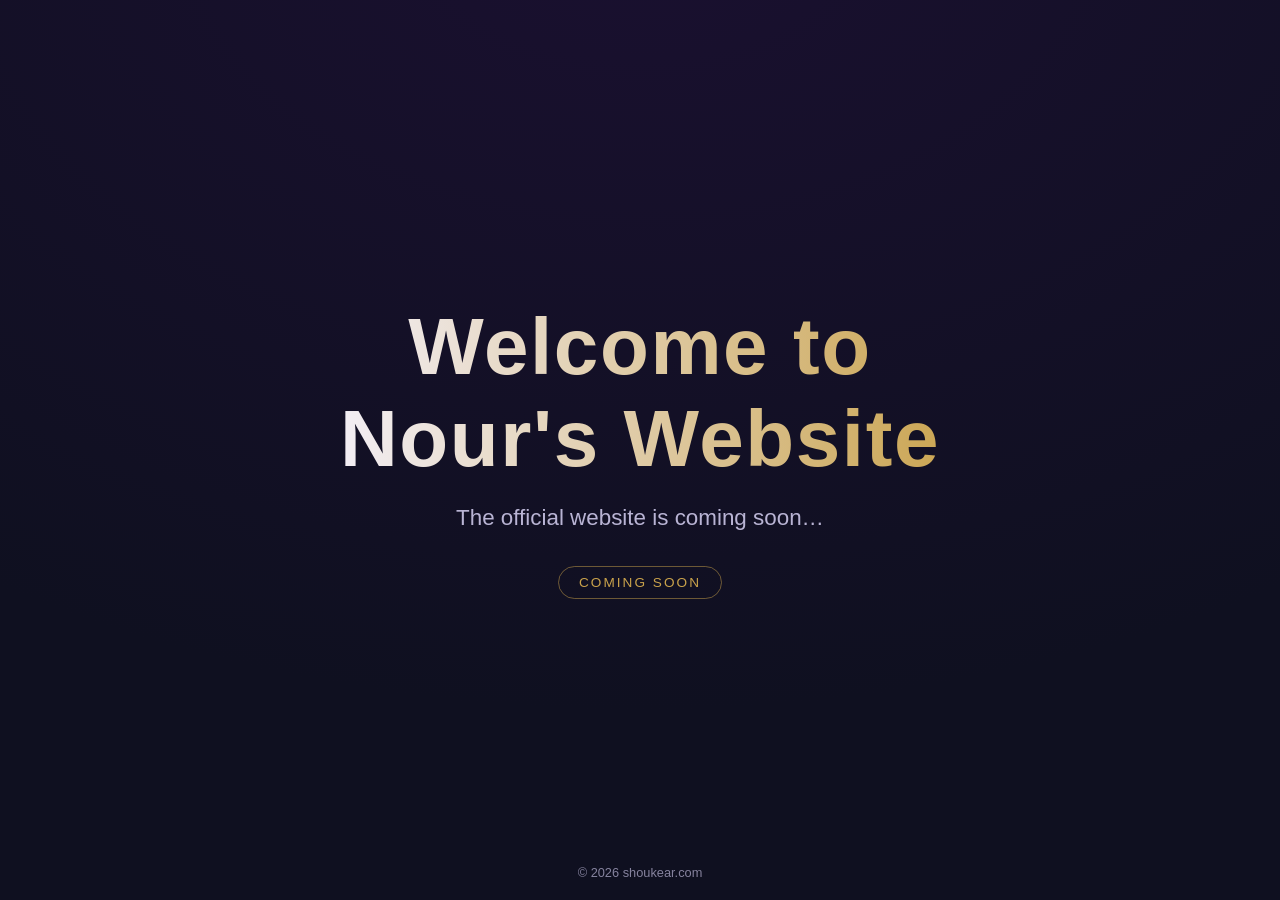
==== index.html @ 23bab292 "Create index.html" ====
<!doctype html>
<html lang="en">
<head>
  <meta charset="utf-8" />
  <meta name="viewport" content="width=device-width, initial-scale=1" />
  <title>Nour</title>
  <meta name="description" content="Welcome to Nour's website. The official website is coming soon." />
  <style>
    :root { --bg:#0f1020; --bg2:#1a1030; --fg:#f5f3ff; --muted:#b9b4d4; --accent:#c9a24b; }
    * { box-sizing: border-box; }
    html, body { height:100%; margin:0; }
    body {
      font-family:-apple-system,BlinkMacSystemFont,"Segoe UI",Roboto,Helvetica,Arial,sans-serif;
      color:var(--fg);
      background:radial-gradient(1200px 800px at 50% -10%, var(--bg2), var(--bg));
      display:flex; align-items:center; justify-content:center; text-align:center; padding:2rem;
    }
    .wrap { max-width:680px; }
    .mark {
      font-size:clamp(2.6rem,10vw,5rem); font-weight:700; letter-spacing:0.02em; margin:0 0 1rem;
      background:linear-gradient(90deg,var(--fg),var(--accent));
      -webkit-background-clip:text; background-clip:text; -webkit-text-fill-color:transparent;
    }
    .tag { font-size:clamp(1.05rem,3.5vw,1.4rem); color:var(--muted); margin:0 0 2rem; font-weight:400; line-height:1.5; }
    .soon {
      display:inline-block; border:1px solid rgba(201,162,75,0.5); color:var(--accent);
      border-radius:999px; padding:0.5rem 1.25rem; font-size:0.85rem; letter-spacing:0.15em; text-transform:uppercase;
    }
    footer { position:fixed; bottom:1.25rem; left:0; right:0; text-align:center; color:var(--muted); font-size:0.8rem; opacity:0.7; }
  </style>
</head>
<body>
  <main class="wrap">
    <h1 class="mark">Welcome to Nour's Website</h1>
    <p class="tag">The official website is coming soon…</p>
    <span class="soon">Coming Soon</span>
  </main>
  <footer>&copy; <span id="y"></span> shoukear.com</footer>
  <script>document.getElementById('y').textContent = new Date().getFullYear();</script>
</body>
</html>
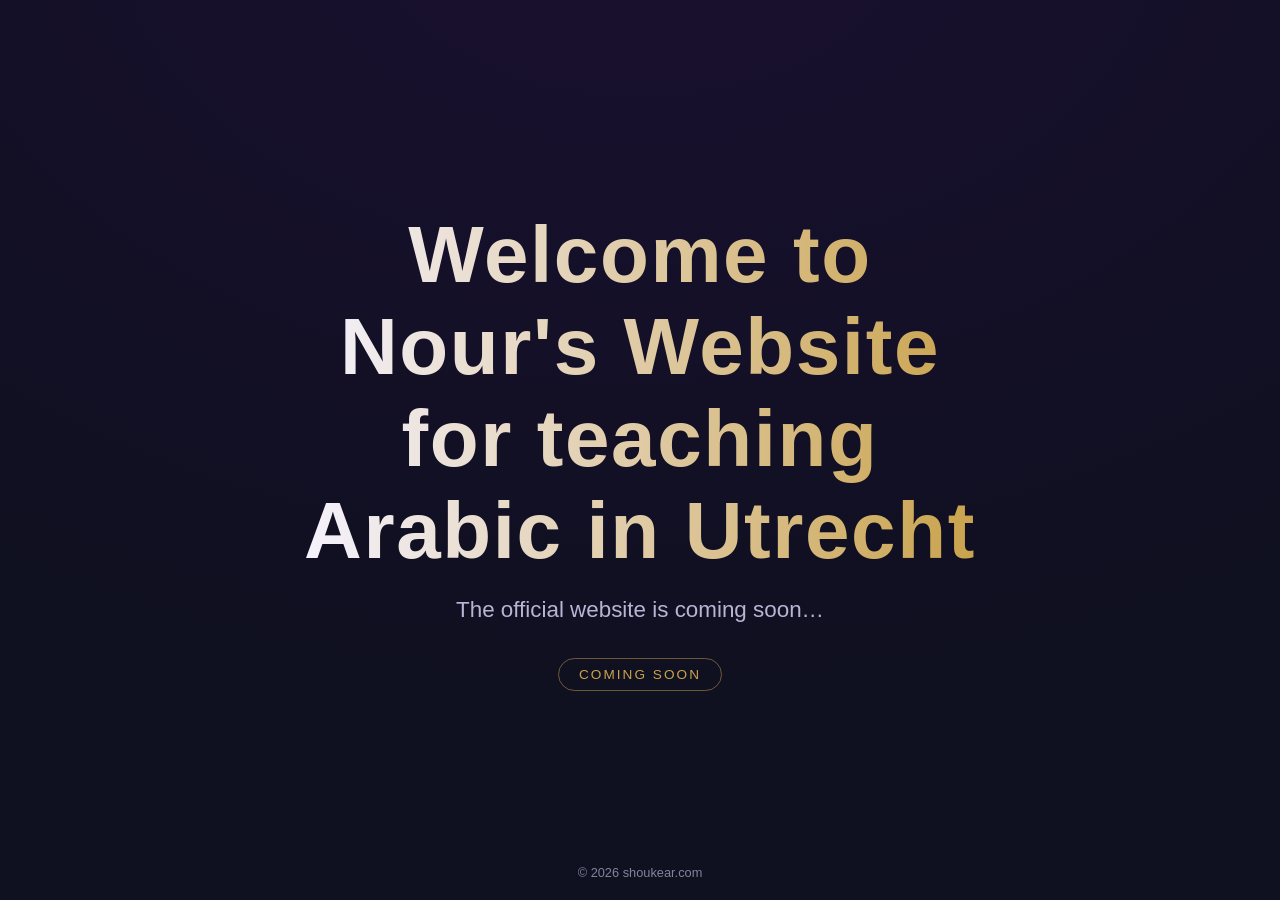
==== commit ff803424: "Update index.html" ====
--- a/index.html
+++ b/index.html
@@ -31,7 +31,7 @@
 </head>
 <body>
   <main class="wrap">
-    <h1 class="mark">Welcome to Nour's Website</h1>
+    <h1 class="mark">Welcome to Nour's Website for teaching Arabic in Utrecht </h1>
     <p class="tag">The official website is coming soon…</p>
     <span class="soon">Coming Soon</span>
   </main>
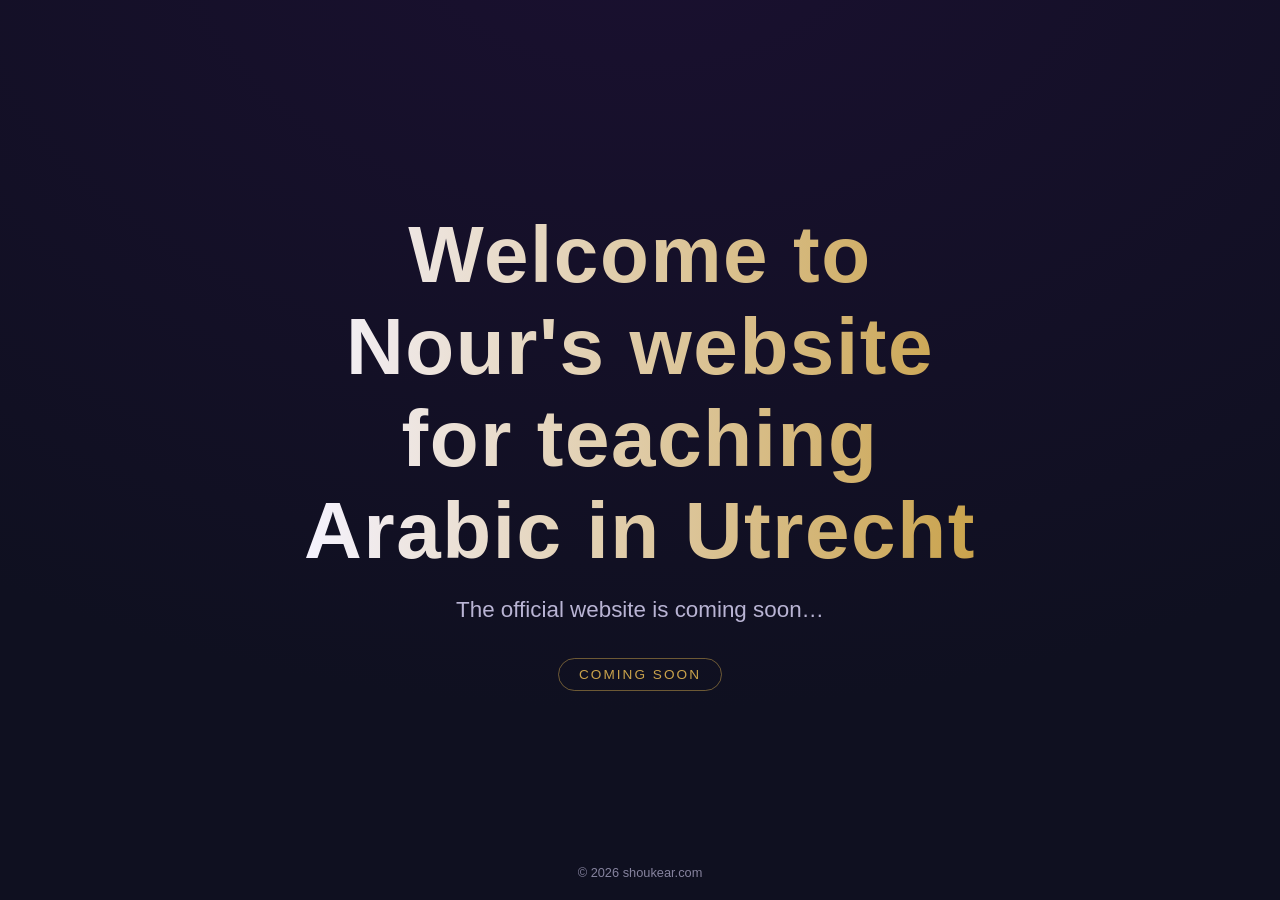
==== commit ed69511f: "Update index.html" ====
--- a/index.html
+++ b/index.html
@@ -31,7 +31,7 @@
 </head>
 <body>
   <main class="wrap">
-    <h1 class="mark">Welcome to Nour's Website for teaching Arabic in Utrecht </h1>
+    <h1 class="mark">Welcome to Nour's website for teaching Arabic in Utrecht </h1>
     <p class="tag">The official website is coming soon…</p>
     <span class="soon">Coming Soon</span>
   </main>
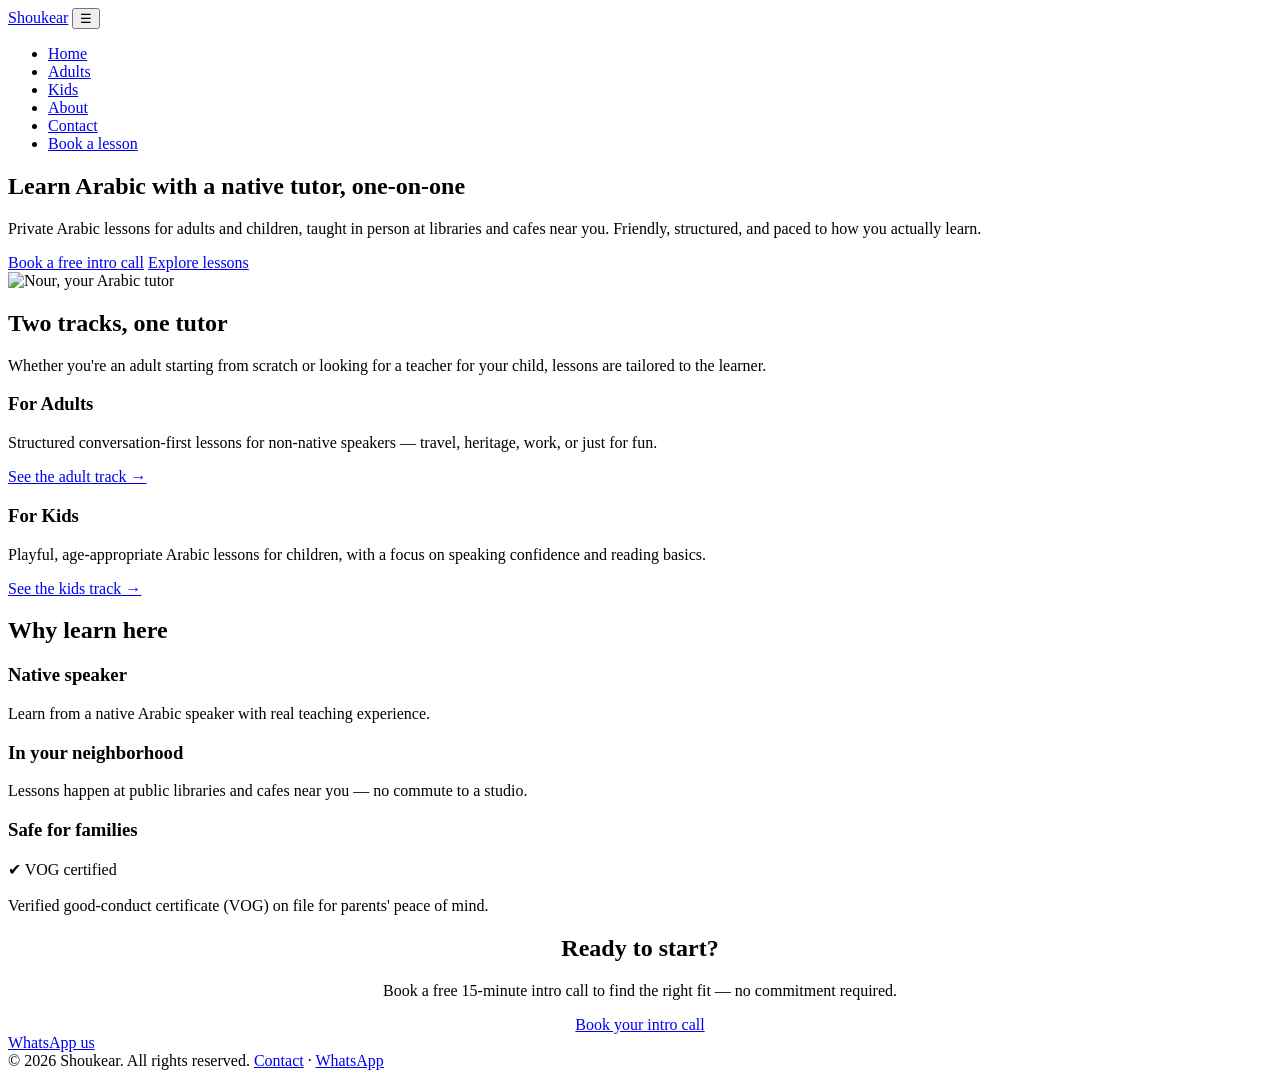
==== commit 827d6019: "Add files via upload" ====
--- a/index.html
+++ b/index.html
@@ -3,39 +3,130 @@
 <head>
   <meta charset="utf-8" />
   <meta name="viewport" content="width=device-width, initial-scale=1" />
-  <title>Nour</title>
-  <meta name="description" content="Welcome to Nour's website. The official website is coming soon." />
-  <style>
-    :root { --bg:#0f1020; --bg2:#1a1030; --fg:#f5f3ff; --muted:#b9b4d4; --accent:#c9a24b; }
-    * { box-sizing: border-box; }
-    html, body { height:100%; margin:0; }
-    body {
-      font-family:-apple-system,BlinkMacSystemFont,"Segoe UI",Roboto,Helvetica,Arial,sans-serif;
-      color:var(--fg);
-      background:radial-gradient(1200px 800px at 50% -10%, var(--bg2), var(--bg));
-      display:flex; align-items:center; justify-content:center; text-align:center; padding:2rem;
-    }
-    .wrap { max-width:680px; }
-    .mark {
-      font-size:clamp(2.6rem,10vw,5rem); font-weight:700; letter-spacing:0.02em; margin:0 0 1rem;
-      background:linear-gradient(90deg,var(--fg),var(--accent));
-      -webkit-background-clip:text; background-clip:text; -webkit-text-fill-color:transparent;
-    }
-    .tag { font-size:clamp(1.05rem,3.5vw,1.4rem); color:var(--muted); margin:0 0 2rem; font-weight:400; line-height:1.5; }
-    .soon {
-      display:inline-block; border:1px solid rgba(201,162,75,0.5); color:var(--accent);
-      border-radius:999px; padding:0.5rem 1.25rem; font-size:0.85rem; letter-spacing:0.15em; text-transform:uppercase;
-    }
-    footer { position:fixed; bottom:1.25rem; left:0; right:0; text-align:center; color:var(--muted); font-size:0.8rem; opacity:0.7; }
-  </style>
+  <title>Shoukear — Learn Arabic in the Netherlands</title>
+  <meta name="description" content="Private Arabic lessons in the Netherlands for adults and kids. In-person sessions at libraries and cafes. Book a free intro call." />
+  <link rel="stylesheet" href="css/style.css" />
+  <meta property="og:title" content="Shoukear — Learn Arabic in the Netherlands" />
+  <meta property="og:description" content="Private Arabic lessons in the Netherlands for adults and kids. In-person sessions at libraries and cafes. Book a free intro call." />
+  <meta property="og:image" content="https://shoukear.com/img/nour.jpg" />
+  <meta property="og:url" content="https://shoukear.com/" />
+  <!-- Cookie-free analytics: add provider script tag here once chosen (e.g. Plausible / Fathom) -->
 </head>
 <body>
-  <main class="wrap">
-    <h1 class="mark">Welcome to Nour's website for teaching Arabic in Utrecht </h1>
-    <p class="tag">The official website is coming soon…</p>
-    <span class="soon">Coming Soon</span>
+  <header class="site-header">
+    <nav class="nav">
+      <a class="nav__brand" href="index.html">Shoukear</a>
+      <button class="nav__toggle" aria-label="Toggle menu" aria-expanded="false">☰</button>
+      <ul class="nav__links">
+        <li><a href="index.html">Home</a></li>
+        <li><a href="adults.html">Adults</a></li>
+        <li><a href="kids.html">Kids</a></li>
+        <li><a href="about.html">About</a></li>
+        <li><a href="contact.html">Contact</a></li>
+        <li><a class="nav__cta" href="contact.html">Book a lesson</a></li>
+      </ul>
+    </nav>
+  </header>
+
+  <main>
+    <section class="hero">
+      <div class="hero__inner">
+        <div>
+          <h1>Learn Arabic with a native tutor, one‑on‑one</h1>
+          <p class="lead">
+            Private Arabic lessons for adults and children, taught in person
+            at libraries and cafes near you. Friendly, structured, and paced
+            to how you actually learn.
+          </p>
+          <div class="btn-row">
+            <a class="btn btn--primary" href="contact.html">Book a free intro call</a>
+            <a class="btn btn--secondary" href="adults.html">Explore lessons</a>
+          </div>
+        </div>
+        <div class="hero__photo">
+          <img src="img/nour.jpg" alt="Nour, your Arabic tutor" width="755" height="1000" />
+        </div>
+      </div>
+    </section>
+
+    <section>
+      <div class="container">
+        <h2>Two tracks, one tutor</h2>
+        <p class="section-intro">
+          Whether you're an adult starting from scratch or looking for a
+          teacher for your child, lessons are tailored to the learner.
+        </p>
+        <div class="card-grid">
+          <div class="card">
+            <h3>For Adults</h3>
+            <p>
+              Structured conversation-first lessons for non-native speakers —
+              travel, heritage, work, or just for fun.
+            </p>
+            <a href="adults.html">See the adult track →</a>
+          </div>
+          <div class="card">
+            <h3>For Kids</h3>
+            <p>
+              Playful, age-appropriate Arabic lessons for children, with a
+              focus on speaking confidence and reading basics.
+            </p>
+            <a href="kids.html">See the kids track →</a>
+          </div>
+        </div>
+      </div>
+    </section>
+
+    <section class="alt">
+      <div class="container">
+        <h2>Why learn here</h2>
+        <div class="card-grid">
+          <div class="card">
+            <h3>Native speaker</h3>
+            <p>Learn from a native Arabic speaker with real teaching experience.</p>
+          </div>
+          <div class="card">
+            <h3>In your neighborhood</h3>
+            <p>Lessons happen at public libraries and cafes near you — no commute to a studio.</p>
+          </div>
+          <div class="card">
+            <h3>Safe for families</h3>
+            <p>
+              <span class="badge">✔ VOG certified</span><br /><br />
+              Verified good-conduct certificate (VOG) on file for parents' peace of mind.
+            </p>
+          </div>
+        </div>
+      </div>
+    </section>
+
+    <section>
+      <div class="container" style="text-align:center;">
+        <h2>Ready to start?</h2>
+        <p class="section-intro" style="margin-left:auto;margin-right:auto;">
+          Book a free 15-minute intro call to find the right fit — no
+          commitment required.
+        </p>
+        <a class="btn btn--primary" href="contact.html">Book your intro call</a>
+      </div>
+    </section>
   </main>
-  <footer>&copy; <span id="y"></span> shoukear.com</footer>
-  <script>document.getElementById('y').textContent = new Date().getFullYear();</script>
+
+  <a
+    class="whatsapp-float"
+    href="https://wa.me/31600000000"
+    target="_blank"
+    rel="noopener"
+  >WhatsApp us</a>
+
+  <footer class="site-footer">
+    <div class="container">
+      <span>© <span id="year"></span> Shoukear. All rights reserved.</span>
+      <span><a href="contact.html">Contact</a> · <a href="https://wa.me/31600000000" target="_blank" rel="noopener">WhatsApp</a></span>
+    </div>
+  </footer>
+
+  <script src="js/main.js"></script>
+  <script>document.getElementById("year").textContent = new Date().getFullYear();</script>
 </body>
 </html>
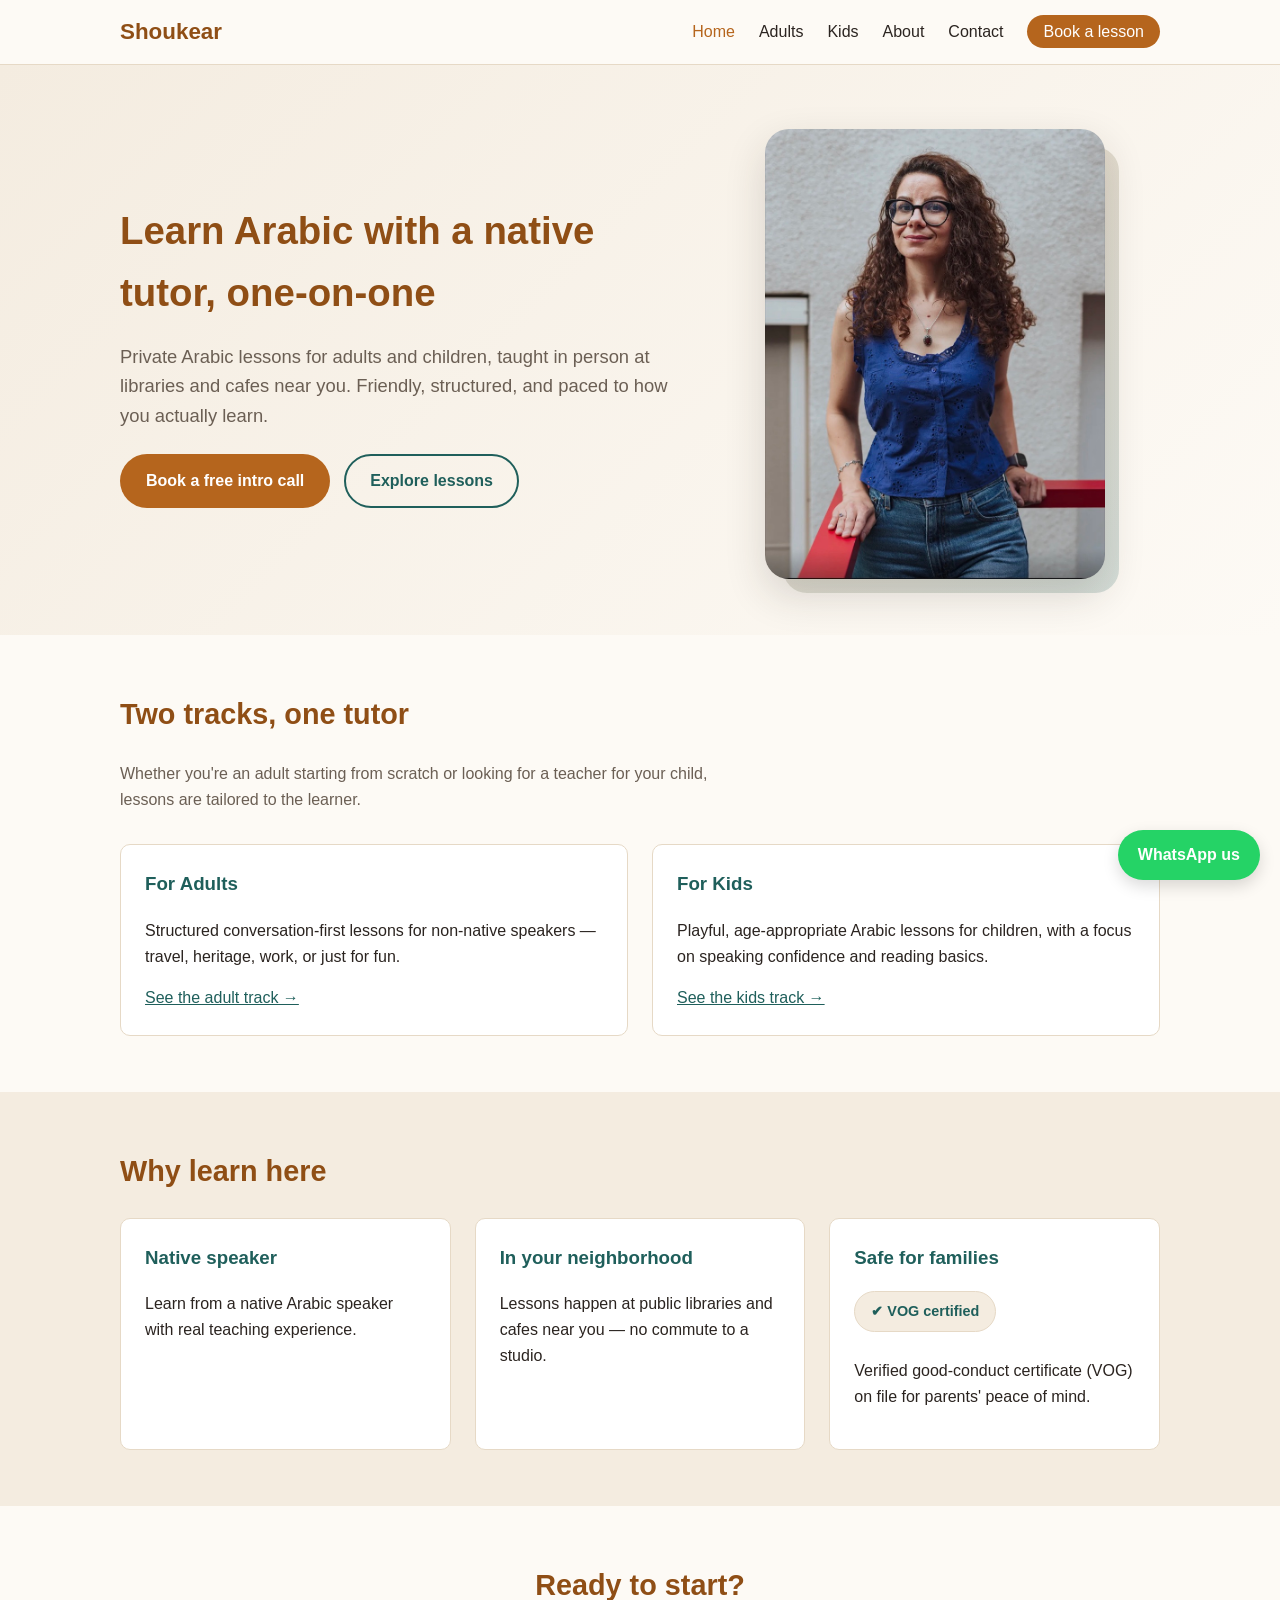
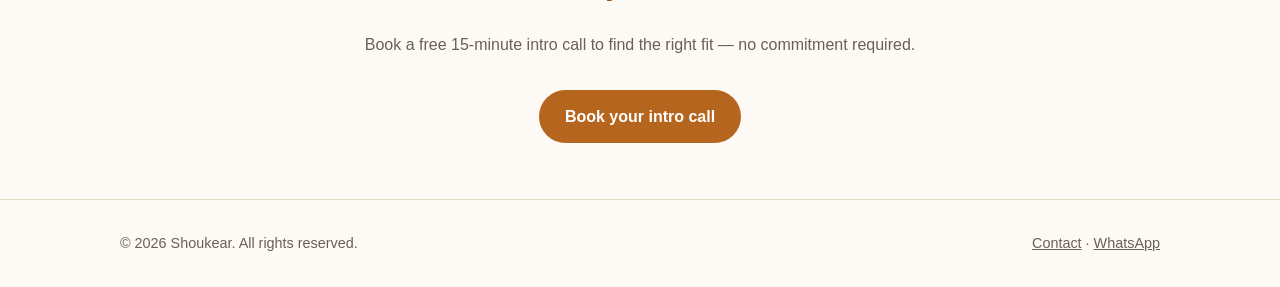
==== commit d7e10be5: "Flatted" ====
--- a/index.html
+++ b/index.html
@@ -5,10 +5,10 @@
   <meta name="viewport" content="width=device-width, initial-scale=1" />
   <title>Shoukear — Learn Arabic in the Netherlands</title>
   <meta name="description" content="Private Arabic lessons in the Netherlands for adults and kids. In-person sessions at libraries and cafes. Book a free intro call." />
-  <link rel="stylesheet" href="css/style.css" />
+  <link rel="stylesheet" href="style.css" />
   <meta property="og:title" content="Shoukear — Learn Arabic in the Netherlands" />
   <meta property="og:description" content="Private Arabic lessons in the Netherlands for adults and kids. In-person sessions at libraries and cafes. Book a free intro call." />
-  <meta property="og:image" content="https://shoukear.com/img/nour.jpg" />
+  <meta property="og:image" content="https://shoukear.com/nour.jpg" />
   <meta property="og:url" content="https://shoukear.com/" />
   <!-- Cookie-free analytics: add provider script tag here once chosen (e.g. Plausible / Fathom) -->
 </head>
@@ -44,7 +44,7 @@
           </div>
         </div>
         <div class="hero__photo">
-          <img src="img/nour.jpg" alt="Nour, your Arabic tutor" width="755" height="1000" />
+          <img src="nour.jpg" alt="Nour, your Arabic tutor" width="755" height="1000" />
         </div>
       </div>
     </section>
@@ -126,7 +126,7 @@
     </div>
   </footer>
 
-  <script src="js/main.js"></script>
+  <script src="main.js"></script>
   <script>document.getElementById("year").textContent = new Date().getFullYear();</script>
 </body>
 </html>
--- a/style.css
+++ b/style.css
@@ -0,0 +1,386 @@
+/* Shoukear.com — shared stylesheet */
+
+:root {
+  --color-primary: #b5651d;      /* warm terracotta */
+  --color-primary-dark: #8f4e15;
+  --color-secondary: #1f5f5b;    /* deep teal */
+  --color-bg: #fdfaf5;           /* warm off-white */
+  --color-bg-alt: #f4ece0;
+  --color-text: #2b2420;
+  --color-text-muted: #6b5f54;
+  --color-border: #e6d9c6;
+  --radius: 10px;
+  --max-width: 1080px;
+  --font-body: "Segoe UI", -apple-system, BlinkMacSystemFont, Roboto, Helvetica, Arial, sans-serif;
+}
+
+* {
+  box-sizing: border-box;
+}
+
+html {
+  scroll-behavior: smooth;
+}
+
+body {
+  margin: 0;
+  font-family: var(--font-body);
+  color: var(--color-text);
+  background: var(--color-bg);
+  line-height: 1.6;
+}
+
+img {
+  max-width: 100%;
+  display: block;
+}
+
+a {
+  color: var(--color-secondary);
+}
+
+.container {
+  max-width: var(--max-width);
+  margin: 0 auto;
+  padding: 0 20px;
+}
+
+/* Header / nav */
+
+.site-header {
+  background: var(--color-bg);
+  border-bottom: 1px solid var(--color-border);
+  position: sticky;
+  top: 0;
+  z-index: 20;
+}
+
+.nav {
+  display: flex;
+  align-items: center;
+  justify-content: space-between;
+  max-width: var(--max-width);
+  margin: 0 auto;
+  padding: 14px 20px;
+}
+
+.nav__brand {
+  font-size: 1.4rem;
+  font-weight: 700;
+  color: var(--color-primary-dark);
+  text-decoration: none;
+}
+
+.nav__toggle {
+  display: none;
+  background: none;
+  border: 1px solid var(--color-border);
+  border-radius: 6px;
+  font-size: 1.2rem;
+  padding: 6px 10px;
+  cursor: pointer;
+}
+
+.nav__links {
+  display: flex;
+  gap: 24px;
+  list-style: none;
+  margin: 0;
+  padding: 0;
+}
+
+.nav__links a {
+  text-decoration: none;
+  color: var(--color-text);
+  font-weight: 500;
+}
+
+.nav__links a:hover,
+.nav__links a[aria-current="page"] {
+  color: var(--color-primary);
+}
+
+.nav__cta {
+  background: var(--color-primary);
+  color: #fff !important;
+  padding: 8px 16px;
+  border-radius: 999px;
+}
+
+.nav__cta:hover {
+  background: var(--color-primary-dark);
+}
+
+@media (max-width: 720px) {
+  .nav__toggle {
+    display: inline-block;
+  }
+  .nav__links {
+    display: none;
+    position: absolute;
+    top: 100%;
+    left: 0;
+    right: 0;
+    background: var(--color-bg);
+    border-bottom: 1px solid var(--color-border);
+    flex-direction: column;
+    padding: 16px 20px;
+    gap: 14px;
+  }
+  .nav__links.is-open {
+    display: flex;
+  }
+}
+
+/* Hero */
+
+.hero {
+  background: linear-gradient(135deg, var(--color-bg-alt), var(--color-bg));
+  padding: 64px 0 56px;
+}
+
+.hero__inner {
+  max-width: var(--max-width);
+  margin: 0 auto;
+  padding: 0 20px;
+  display: grid;
+  grid-template-columns: 1.1fr 0.9fr;
+  gap: 40px;
+  align-items: center;
+}
+
+@media (max-width: 800px) {
+  .hero__inner {
+    grid-template-columns: 1fr;
+  }
+}
+
+.hero h1 {
+  font-size: 2.4rem;
+  margin: 0 0 16px;
+  color: var(--color-primary-dark);
+}
+
+.hero p.lead {
+  font-size: 1.15rem;
+  color: var(--color-text-muted);
+  margin-bottom: 24px;
+}
+
+.hero__photo {
+  position: relative;
+  justify-self: center;
+  max-width: 340px;
+  width: 100%;
+}
+
+.hero__photo::before {
+  content: "";
+  position: absolute;
+  inset: 18px -14px -14px 18px;
+  background: linear-gradient(135deg, var(--color-primary), var(--color-secondary));
+  border-radius: 24px;
+  opacity: 0.18;
+  z-index: 0;
+}
+
+.hero__photo img {
+  position: relative;
+  z-index: 1;
+  width: 100%;
+  height: auto;
+  border-radius: 24px;
+  box-shadow: 0 16px 40px rgba(43, 36, 32, 0.16);
+}
+
+@media (max-width: 800px) {
+  .hero__photo {
+    max-width: 280px;
+    margin-top: 8px;
+  }
+}
+
+.hero__image-placeholder {
+  background: var(--color-bg-alt);
+  border: 1px dashed var(--color-border);
+  border-radius: var(--radius);
+  aspect-ratio: 4 / 3;
+  display: flex;
+  align-items: center;
+  justify-content: center;
+  color: var(--color-text-muted);
+  font-size: 0.9rem;
+  text-align: center;
+  padding: 16px;
+}
+
+/* Buttons */
+
+.btn {
+  display: inline-block;
+  padding: 12px 24px;
+  border-radius: 999px;
+  text-decoration: none;
+  font-weight: 600;
+  border: 2px solid transparent;
+  cursor: pointer;
+  font-size: 1rem;
+}
+
+.btn--primary {
+  background: var(--color-primary);
+  color: #fff;
+}
+
+.btn--primary:hover {
+  background: var(--color-primary-dark);
+}
+
+.btn--secondary {
+  background: transparent;
+  border-color: var(--color-secondary);
+  color: var(--color-secondary);
+}
+
+.btn--secondary:hover {
+  background: var(--color-secondary);
+  color: #fff;
+}
+
+.btn--whatsapp {
+  background: #25d366;
+  color: #fff;
+}
+
+.btn--whatsapp:hover {
+  background: #1ebb59;
+}
+
+.btn-row {
+  display: flex;
+  gap: 14px;
+  flex-wrap: wrap;
+}
+
+/* Sections */
+
+section {
+  padding: 56px 0;
+}
+
+section.alt {
+  background: var(--color-bg-alt);
+}
+
+h2 {
+  font-size: 1.8rem;
+  color: var(--color-primary-dark);
+  margin-top: 0;
+}
+
+h3 {
+  color: var(--color-secondary);
+}
+
+.section-intro {
+  max-width: 640px;
+  color: var(--color-text-muted);
+  margin-bottom: 32px;
+}
+
+/* Card grid */
+
+.card-grid {
+  display: grid;
+  grid-template-columns: repeat(auto-fit, minmax(240px, 1fr));
+  gap: 24px;
+}
+
+.card {
+  background: #fff;
+  border: 1px solid var(--color-border);
+  border-radius: var(--radius);
+  padding: 24px;
+}
+
+.card h3 {
+  margin-top: 0;
+}
+
+/* Trust / badges */
+
+.badge {
+  display: inline-flex;
+  align-items: center;
+  gap: 8px;
+  background: var(--color-bg-alt);
+  border: 1px solid var(--color-border);
+  border-radius: 999px;
+  padding: 8px 16px;
+  font-size: 0.9rem;
+  color: var(--color-secondary);
+  font-weight: 600;
+}
+
+/* Contact / booking */
+
+.contact-grid {
+  display: grid;
+  grid-template-columns: 1fr 1fr;
+  gap: 32px;
+}
+
+@media (max-width: 720px) {
+  .contact-grid {
+    grid-template-columns: 1fr;
+  }
+}
+
+.booking-placeholder {
+  border: 1px dashed var(--color-border);
+  border-radius: var(--radius);
+  padding: 32px;
+  text-align: center;
+  color: var(--color-text-muted);
+  background: #fff;
+}
+
+/* Footer */
+
+.site-footer {
+  border-top: 1px solid var(--color-border);
+  padding: 32px 0;
+  color: var(--color-text-muted);
+  font-size: 0.9rem;
+}
+
+.site-footer .container {
+  display: flex;
+  justify-content: space-between;
+  flex-wrap: wrap;
+  gap: 12px;
+}
+
+.site-footer a {
+  color: var(--color-text-muted);
+}
+
+/* WhatsApp floating button */
+
+.whatsapp-float {
+  position: fixed;
+  bottom: 20px;
+  right: 20px;
+  background: #25d366;
+  color: #fff;
+  border-radius: 999px;
+  padding: 12px 20px;
+  text-decoration: none;
+  font-weight: 600;
+  box-shadow: 0 6px 16px rgba(0, 0, 0, 0.15);
+  z-index: 30;
+}
+
+.whatsapp-float:hover {
+  background: #1ebb59;
+}
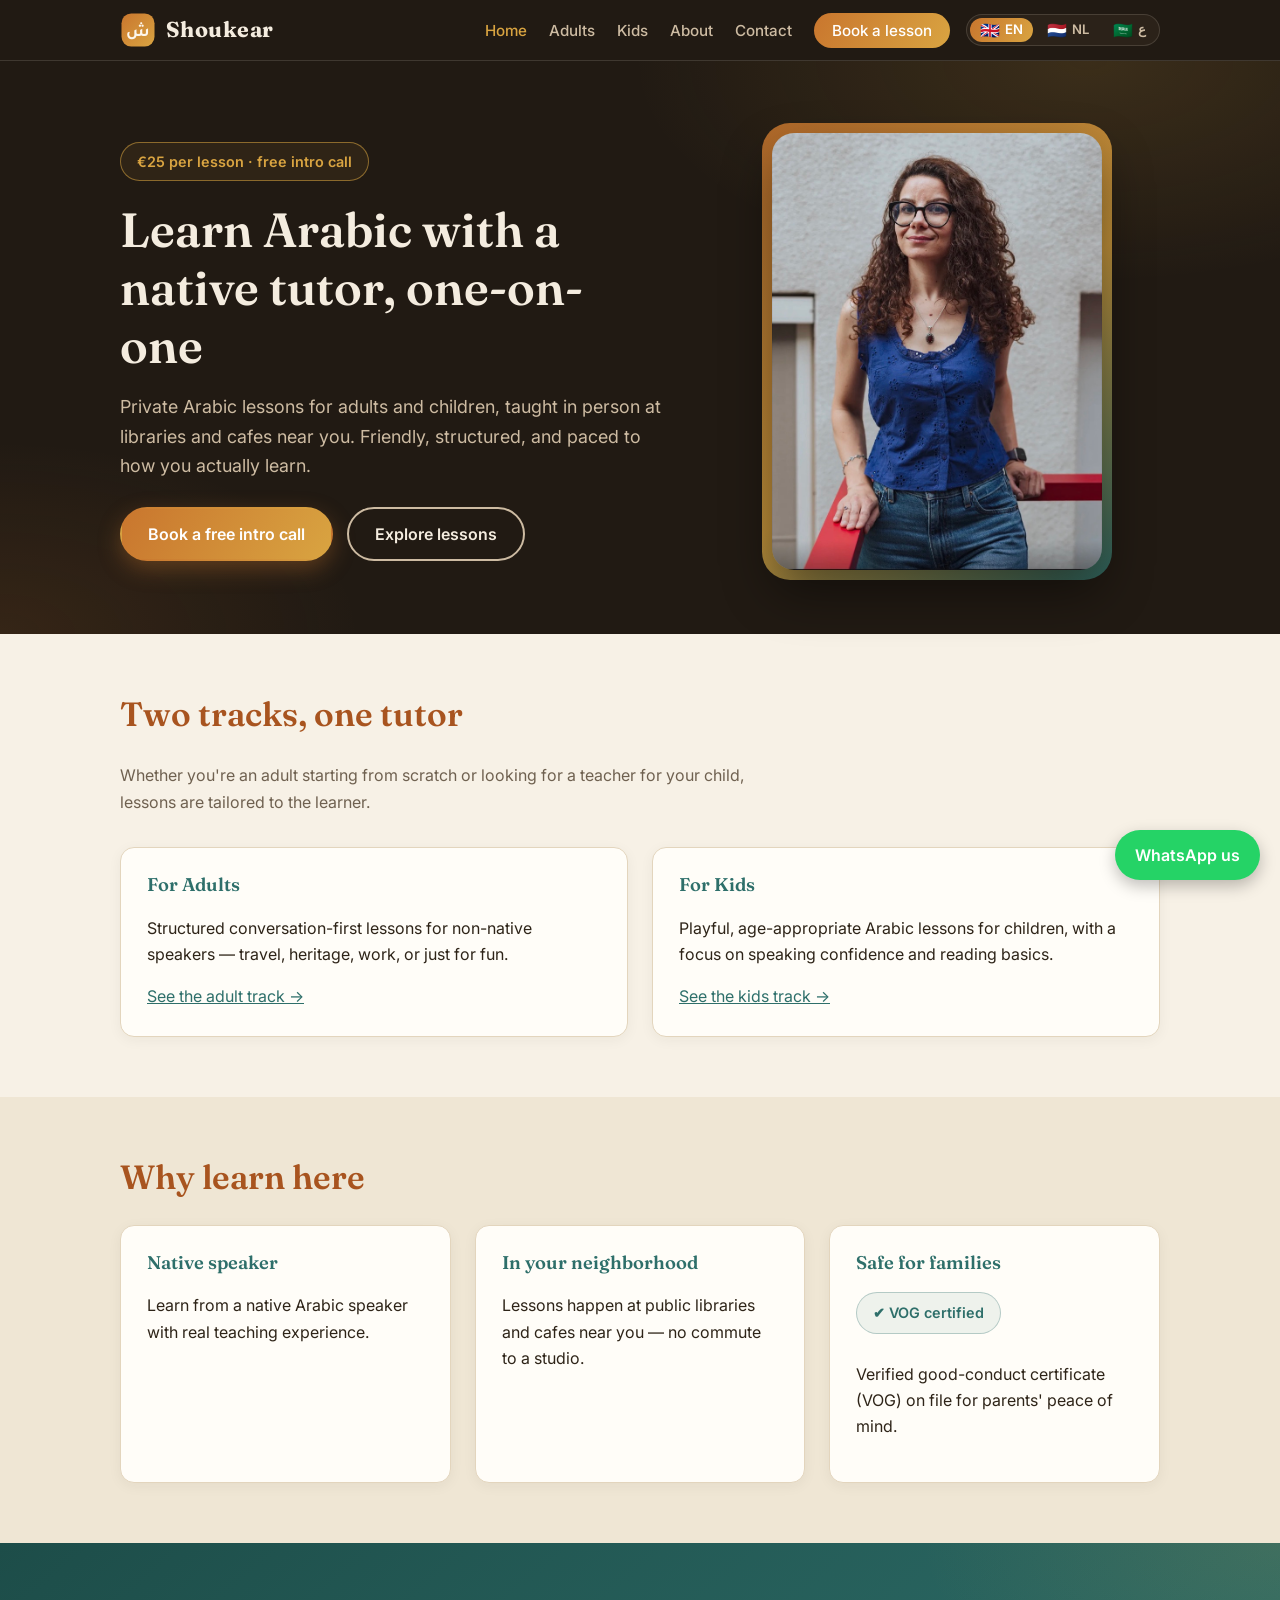
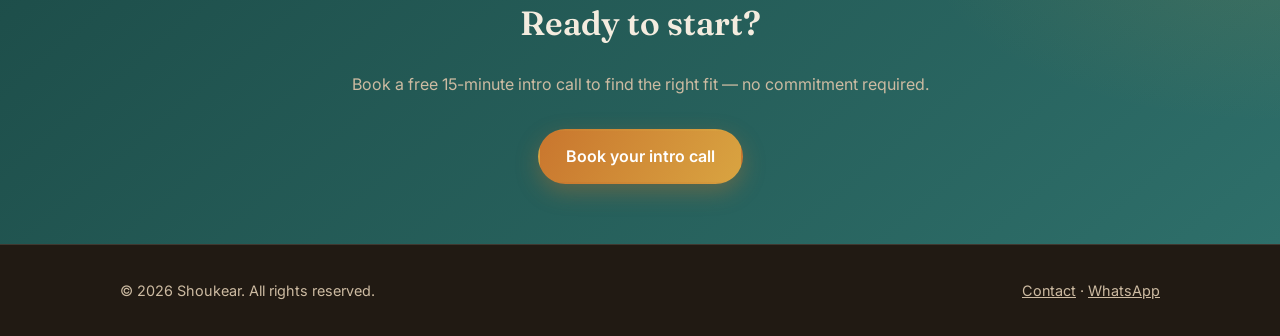
==== commit bce52fe3: "update 2" ====
--- a/index.html
+++ b/index.html
@@ -1,30 +1,53 @@
 <!doctype html>
-<html lang="en">
+<html lang="en" dir="ltr">
 <head>
   <meta charset="utf-8" />
   <meta name="viewport" content="width=device-width, initial-scale=1" />
   <title>Shoukear — Learn Arabic in the Netherlands</title>
-  <meta name="description" content="Private Arabic lessons in the Netherlands for adults and kids. In-person sessions at libraries and cafes. Book a free intro call." />
+  <meta name="description" content="Private Arabic lessons in the Netherlands for adults and kids, €25 per lesson. In-person sessions at libraries and cafes. Book a free intro call." />
+  <link rel="icon" href="logo.svg" type="image/svg+xml" />
+  <link rel="preconnect" href="https://fonts.googleapis.com" />
+  <link rel="preconnect" href="https://fonts.gstatic.com" crossorigin />
+  <link href="https://fonts.googleapis.com/css2?family=Fraunces:opsz,wght@9..144,600;9..144,700&family=Inter:wght@400;500;600;700&family=Tajawal:wght@400;500;700&display=swap" rel="stylesheet" />
   <link rel="stylesheet" href="style.css" />
   <meta property="og:title" content="Shoukear — Learn Arabic in the Netherlands" />
-  <meta property="og:description" content="Private Arabic lessons in the Netherlands for adults and kids. In-person sessions at libraries and cafes. Book a free intro call." />
+  <meta property="og:description" content="Private Arabic lessons in the Netherlands for adults and kids, €25 per lesson. In-person sessions at libraries and cafes. Book a free intro call." />
   <meta property="og:image" content="https://shoukear.com/nour.jpg" />
   <meta property="og:url" content="https://shoukear.com/" />
   <!-- Cookie-free analytics: add provider script tag here once chosen (e.g. Plausible / Fathom) -->
 </head>
-<body>
+<body data-page="home">
   <header class="site-header">
     <nav class="nav">
-      <a class="nav__brand" href="index.html">Shoukear</a>
-      <button class="nav__toggle" aria-label="Toggle menu" aria-expanded="false">☰</button>
-      <ul class="nav__links">
-        <li><a href="index.html">Home</a></li>
-        <li><a href="adults.html">Adults</a></li>
-        <li><a href="kids.html">Kids</a></li>
-        <li><a href="about.html">About</a></li>
-        <li><a href="contact.html">Contact</a></li>
-        <li><a class="nav__cta" href="contact.html">Book a lesson</a></li>
-      </ul>
+      <a class="nav__brand" href="index.html">
+        <svg class="logo" viewBox="0 0 48 48" aria-hidden="true">
+          <defs>
+            <linearGradient id="lg" x1="0" y1="0" x2="1" y2="1">
+              <stop offset="0" stop-color="#c9762e"/>
+              <stop offset="1" stop-color="#d9a441"/>
+            </linearGradient>
+          </defs>
+          <rect x="2" y="2" width="44" height="44" rx="13" fill="url(#lg)"/>
+          <text x="24" y="32" font-size="23" text-anchor="middle" fill="#fdf7ec" font-family="'Tajawal','Geeza Pro','Arial',sans-serif" font-weight="700">ش</text>
+        </svg>
+        <span>Shoukear</span>
+      </a>
+      <div class="nav__right">
+        <ul class="nav__links">
+          <li><a href="index.html" data-i18n="nav.home">Home</a></li>
+          <li><a href="adults.html" data-i18n="nav.adults">Adults</a></li>
+          <li><a href="kids.html" data-i18n="nav.kids">Kids</a></li>
+          <li><a href="about.html" data-i18n="nav.about">About</a></li>
+          <li><a href="contact.html" data-i18n="nav.contact">Contact</a></li>
+          <li><a class="nav__cta" href="contact.html" data-i18n="nav.book">Book a lesson</a></li>
+        </ul>
+        <div class="lang-switch" role="group" aria-label="Language">
+          <button type="button" data-lang="en"><span class="flag">🇬🇧</span><span class="lang-label">EN</span></button>
+          <button type="button" data-lang="nl"><span class="flag">🇳🇱</span><span class="lang-label">NL</span></button>
+          <button type="button" data-lang="ar"><span class="flag">🇸🇦</span><span class="lang-label">ع</span></button>
+        </div>
+        <button class="nav__toggle" aria-label="Toggle menu" aria-expanded="false">☰</button>
+      </div>
     </nav>
   </header>
 
@@ -32,15 +55,16 @@
     <section class="hero">
       <div class="hero__inner">
         <div>
-          <h1>Learn Arabic with a native tutor, one‑on‑one</h1>
-          <p class="lead">
+          <span class="price-chip" data-i18n="price.chip">€25 per lesson · free intro call</span>
+          <h1 data-i18n="home.heroTitle">Learn Arabic with a native tutor, one-on-one</h1>
+          <p class="lead" data-i18n="home.heroLead">
             Private Arabic lessons for adults and children, taught in person
             at libraries and cafes near you. Friendly, structured, and paced
             to how you actually learn.
           </p>
           <div class="btn-row">
-            <a class="btn btn--primary" href="contact.html">Book a free intro call</a>
-            <a class="btn btn--secondary" href="adults.html">Explore lessons</a>
+            <a class="btn btn--primary" href="contact.html" data-i18n="btn.intro">Book a free intro call</a>
+            <a class="btn btn--secondary" href="adults.html" data-i18n="btn.explore">Explore lessons</a>
           </div>
         </div>
         <div class="hero__photo">
@@ -51,27 +75,27 @@
 
     <section>
       <div class="container">
-        <h2>Two tracks, one tutor</h2>
-        <p class="section-intro">
+        <h2 data-i18n="home.tracksTitle">Two tracks, one tutor</h2>
+        <p class="section-intro" data-i18n="home.tracksIntro">
           Whether you're an adult starting from scratch or looking for a
           teacher for your child, lessons are tailored to the learner.
         </p>
         <div class="card-grid">
           <div class="card">
-            <h3>For Adults</h3>
-            <p>
+            <h3 data-i18n="home.adultsTitle">For Adults</h3>
+            <p data-i18n="home.adultsText">
               Structured conversation-first lessons for non-native speakers —
               travel, heritage, work, or just for fun.
             </p>
-            <a href="adults.html">See the adult track →</a>
+            <a href="adults.html" data-i18n="home.adultsLink">See the adult track →</a>
           </div>
           <div class="card">
-            <h3>For Kids</h3>
-            <p>
+            <h3 data-i18n="home.kidsTitle">For Kids</h3>
+            <p data-i18n="home.kidsText">
               Playful, age-appropriate Arabic lessons for children, with a
               focus on speaking confidence and reading basics.
             </p>
-            <a href="kids.html">See the kids track →</a>
+            <a href="kids.html" data-i18n="home.kidsLink">See the kids track →</a>
           </div>
         </div>
       </div>
@@ -79,35 +103,35 @@
 
     <section class="alt">
       <div class="container">
-        <h2>Why learn here</h2>
+        <h2 data-i18n="home.whyTitle">Why learn here</h2>
         <div class="card-grid">
           <div class="card">
-            <h3>Native speaker</h3>
-            <p>Learn from a native Arabic speaker with real teaching experience.</p>
+            <h3 data-i18n="home.why1t">Native speaker</h3>
+            <p data-i18n="home.why1p">Learn from a native Arabic speaker with real teaching experience.</p>
           </div>
           <div class="card">
-            <h3>In your neighborhood</h3>
-            <p>Lessons happen at public libraries and cafes near you — no commute to a studio.</p>
+            <h3 data-i18n="home.why2t">In your neighborhood</h3>
+            <p data-i18n="home.why2p">Lessons happen at public libraries and cafes near you — no commute to a studio.</p>
           </div>
           <div class="card">
-            <h3>Safe for families</h3>
+            <h3 data-i18n="home.why3t">Safe for families</h3>
             <p>
-              <span class="badge">✔ VOG certified</span><br /><br />
-              Verified good-conduct certificate (VOG) on file for parents' peace of mind.
+              <span class="badge" data-i18n="home.vogBadge">✔ VOG certified</span><br /><br />
+              <span data-i18n="home.why3p">Verified good-conduct certificate (VOG) on file for parents' peace of mind.</span>
             </p>
           </div>
         </div>
       </div>
     </section>
 
-    <section>
+    <section class="band">
       <div class="container" style="text-align:center;">
-        <h2>Ready to start?</h2>
-        <p class="section-intro" style="margin-left:auto;margin-right:auto;">
+        <h2 data-i18n="home.readyTitle">Ready to start?</h2>
+        <p class="section-intro" style="margin-left:auto;margin-right:auto;" data-i18n="home.readyText">
           Book a free 15-minute intro call to find the right fit — no
           commitment required.
         </p>
-        <a class="btn btn--primary" href="contact.html">Book your intro call</a>
+        <a class="btn btn--primary" href="contact.html" data-i18n="btn.introShort">Book your intro call</a>
       </div>
     </section>
   </main>
@@ -117,12 +141,13 @@
     href="https://wa.me/31600000000"
     target="_blank"
     rel="noopener"
+    data-i18n="float.wa"
   >WhatsApp us</a>
 
   <footer class="site-footer">
     <div class="container">
-      <span>© <span id="year"></span> Shoukear. All rights reserved.</span>
-      <span><a href="contact.html">Contact</a> · <a href="https://wa.me/31600000000" target="_blank" rel="noopener">WhatsApp</a></span>
+      <span>© <span id="year"></span> <span data-i18n="footer.rights">Shoukear. All rights reserved.</span></span>
+      <span><a href="contact.html" data-i18n="footer.contact">Contact</a> · <a href="https://wa.me/31600000000" target="_blank" rel="noopener" data-i18n="footer.wa">WhatsApp</a></span>
     </div>
   </footer>
 
--- a/style.css
+++ b/style.css
@@ -1,17 +1,40 @@
-/* Shoukear.com — shared stylesheet */
+/* Shoukear.com — shared stylesheet
+   Semi light-dark theme: dark espresso header/hero/footer,
+   warm cream content sections, terracotta + gold accents. */
 
 :root {
-  --color-primary: #b5651d;      /* warm terracotta */
-  --color-primary-dark: #8f4e15;
-  --color-secondary: #1f5f5b;    /* deep teal */
-  --color-bg: #fdfaf5;           /* warm off-white */
-  --color-bg-alt: #f4ece0;
-  --color-text: #2b2420;
-  --color-text-muted: #6b5f54;
-  --color-border: #e6d9c6;
-  --radius: 10px;
+  /* dark surfaces */
+  --ink: #211a13;
+  --ink-2: #2b2219;
+  --ink-3: #372c20;
+  --on-dark: #f4ecdf;
+  --on-dark-muted: #cdbba2;
+  --border-dark: rgba(244, 236, 223, 0.14);
+
+  /* light surfaces */
+  --cream: #f7f1e6;
+  --cream-2: #efe6d4;
+  --paper: #fffdf8;
+  --text: #2e2418;
+  --muted: #6f6150;
+  --border: #e3d5bd;
+
+  /* accents */
+  --accent: #c9762e;
+  --accent-strong: #a8541f;
+  --gold: #d9a441;
+  --teal: #2e6f6a;
+  --teal-deep: #1d4d49;
+
+  --radius: 14px;
   --max-width: 1080px;
-  --font-body: "Segoe UI", -apple-system, BlinkMacSystemFont, Roboto, Helvetica, Arial, sans-serif;
+  --font-display: "Fraunces", "Georgia", serif;
+  --font-body: "Inter", -apple-system, BlinkMacSystemFont, "Segoe UI", Roboto, sans-serif;
+}
+
+html[lang="ar"] {
+  --font-display: "Tajawal", "Geeza Pro", "Segoe UI", sans-serif;
+  --font-body: "Tajawal", "Geeza Pro", "Segoe UI", sans-serif;
 }
 
 * {
@@ -25,9 +48,9 @@
 body {
   margin: 0;
   font-family: var(--font-body);
-  color: var(--color-text);
-  background: var(--color-bg);
-  line-height: 1.6;
+  color: var(--text);
+  background: var(--cream);
+  line-height: 1.65;
 }
 
 img {
@@ -36,7 +59,13 @@
 }
 
 a {
-  color: var(--color-secondary);
+  color: var(--teal);
+}
+
+h1, h2, h3 {
+  font-family: var(--font-display);
+  font-weight: 600;
+  line-height: 1.2;
 }
 
 .container {
@@ -48,8 +77,8 @@
 /* Header / nav */
 
 .site-header {
-  background: var(--color-bg);
-  border-bottom: 1px solid var(--color-border);
+  background: var(--ink);
+  border-bottom: 1px solid var(--border-dark);
   position: sticky;
   top: 0;
   z-index: 20;
@@ -59,31 +88,51 @@
   display: flex;
   align-items: center;
   justify-content: space-between;
+  gap: 16px;
   max-width: var(--max-width);
   margin: 0 auto;
-  padding: 14px 20px;
+  padding: 12px 20px;
 }
 
 .nav__brand {
-  font-size: 1.4rem;
+  display: flex;
+  align-items: center;
+  gap: 10px;
+  font-family: var(--font-display);
+  font-size: 1.35rem;
   font-weight: 700;
-  color: var(--color-primary-dark);
+  color: var(--on-dark);
   text-decoration: none;
+  letter-spacing: 0.02em;
+}
+
+.nav__brand .logo {
+  width: 36px;
+  height: 36px;
+  flex-shrink: 0;
+}
+
+.nav__right {
+  display: flex;
+  align-items: center;
+  gap: 16px;
 }
 
 .nav__toggle {
   display: none;
   background: none;
-  border: 1px solid var(--color-border);
-  border-radius: 6px;
-  font-size: 1.2rem;
-  padding: 6px 10px;
+  border: 1px solid var(--border-dark);
+  border-radius: 8px;
+  font-size: 1.15rem;
+  padding: 5px 10px;
   cursor: pointer;
+  color: var(--on-dark);
 }
 
 .nav__links {
   display: flex;
-  gap: 24px;
+  align-items: center;
+  gap: 22px;
   list-style: none;
   margin: 0;
   padding: 0;
@@ -91,29 +140,94 @@
 
 .nav__links a {
   text-decoration: none;
-  color: var(--color-text);
+  color: var(--on-dark-muted);
   font-weight: 500;
+  font-size: 0.95rem;
 }
 
 .nav__links a:hover,
 .nav__links a[aria-current="page"] {
-  color: var(--color-primary);
+  color: var(--gold);
 }
 
 .nav__cta {
-  background: var(--color-primary);
+  background: linear-gradient(120deg, var(--accent), var(--gold));
   color: #fff !important;
-  padding: 8px 16px;
-  border-radius: 999px;
+  padding: 8px 18px;
+  border-radius: 999px;
+  font-weight: 600;
 }
 
 .nav__cta:hover {
-  background: var(--color-primary-dark);
-}
-
-@media (max-width: 720px) {
+  filter: brightness(1.08);
+}
+
+/* Language switcher */
+
+.lang-switch {
+  display: flex;
+  align-items: center;
+  gap: 4px;
+  background: var(--ink-2);
+  border: 1px solid var(--border-dark);
+  border-radius: 999px;
+  padding: 3px;
+}
+
+.lang-switch button {
+  display: flex;
+  align-items: center;
+  gap: 5px;
+  background: none;
+  border: none;
+  border-radius: 999px;
+  padding: 4px 10px;
+  cursor: pointer;
+  color: var(--on-dark-muted);
+  font-family: var(--font-body);
+  font-size: 0.82rem;
+  font-weight: 600;
+  line-height: 1;
+}
+
+.lang-switch button .flag {
+  font-size: 1rem;
+  line-height: 1;
+}
+
+.lang-switch button:hover {
+  color: var(--on-dark);
+}
+
+.lang-switch button.is-active {
+  background: linear-gradient(120deg, var(--accent), var(--gold));
+  color: #fff;
+}
+
+@media (max-width: 860px) {
   .nav__toggle {
     display: inline-block;
+  }
+  .nav {
+    padding: 10px 14px;
+    gap: 8px;
+  }
+  .nav__brand {
+    font-size: 1.1rem;
+    gap: 7px;
+  }
+  .nav__brand .logo {
+    width: 30px;
+    height: 30px;
+  }
+  .nav__right {
+    gap: 8px;
+  }
+  .lang-switch button {
+    padding: 5px 8px;
+  }
+  .lang-switch .lang-label {
+    display: none;
   }
   .nav__links {
     display: none;
@@ -121,9 +235,10 @@
     top: 100%;
     left: 0;
     right: 0;
-    background: var(--color-bg);
-    border-bottom: 1px solid var(--color-border);
+    background: var(--ink);
+    border-bottom: 1px solid var(--border-dark);
     flex-direction: column;
+    align-items: flex-start;
     padding: 16px 20px;
     gap: 14px;
   }
@@ -132,11 +247,15 @@
   }
 }
 
-/* Hero */
+/* Hero (dark) */
 
 .hero {
-  background: linear-gradient(135deg, var(--color-bg-alt), var(--color-bg));
-  padding: 64px 0 56px;
+  background:
+    radial-gradient(700px 340px at 85% 0%, rgba(217, 164, 65, 0.14), transparent 65%),
+    radial-gradient(600px 320px at 0% 100%, rgba(201, 118, 46, 0.12), transparent 60%),
+    var(--ink);
+  color: var(--on-dark);
+  padding: 72px 0 64px;
 }
 
 .hero__inner {
@@ -145,8 +264,12 @@
   padding: 0 20px;
   display: grid;
   grid-template-columns: 1.1fr 0.9fr;
-  gap: 40px;
-  align-items: center;
+  gap: 48px;
+  align-items: center;
+}
+
+.hero__inner--single {
+  grid-template-columns: 1fr;
 }
 
 @media (max-width: 800px) {
@@ -156,31 +279,46 @@
 }
 
 .hero h1 {
-  font-size: 2.4rem;
-  margin: 0 0 16px;
-  color: var(--color-primary-dark);
+  font-size: clamp(2.1rem, 4.5vw, 3rem);
+  margin: 0 0 18px;
+  color: var(--on-dark);
 }
 
 .hero p.lead {
-  font-size: 1.15rem;
-  color: var(--color-text-muted);
-  margin-bottom: 24px;
+  font-size: 1.12rem;
+  color: var(--on-dark-muted);
+  margin-bottom: 26px;
+  max-width: 34em;
+}
+
+.price-chip {
+  display: inline-flex;
+  align-items: center;
+  gap: 8px;
+  border: 1px solid rgba(217, 164, 65, 0.55);
+  color: var(--gold);
+  border-radius: 999px;
+  padding: 7px 16px;
+  font-size: 0.9rem;
+  font-weight: 600;
+  margin-bottom: 20px;
+  background: rgba(217, 164, 65, 0.08);
 }
 
 .hero__photo {
   position: relative;
   justify-self: center;
-  max-width: 340px;
+  max-width: 330px;
   width: 100%;
 }
 
 .hero__photo::before {
   content: "";
   position: absolute;
-  inset: 18px -14px -14px 18px;
-  background: linear-gradient(135deg, var(--color-primary), var(--color-secondary));
-  border-radius: 24px;
-  opacity: 0.18;
+  inset: -10px;
+  background: linear-gradient(140deg, var(--accent), var(--gold) 55%, var(--teal));
+  border-radius: 28px;
+  opacity: 0.85;
   z-index: 0;
 }
 
@@ -189,36 +327,22 @@
   z-index: 1;
   width: 100%;
   height: auto;
-  border-radius: 24px;
-  box-shadow: 0 16px 40px rgba(43, 36, 32, 0.16);
+  border-radius: 22px;
+  box-shadow: 0 22px 50px rgba(0, 0, 0, 0.45);
 }
 
 @media (max-width: 800px) {
   .hero__photo {
-    max-width: 280px;
-    margin-top: 8px;
-  }
-}
-
-.hero__image-placeholder {
-  background: var(--color-bg-alt);
-  border: 1px dashed var(--color-border);
-  border-radius: var(--radius);
-  aspect-ratio: 4 / 3;
-  display: flex;
-  align-items: center;
-  justify-content: center;
-  color: var(--color-text-muted);
-  font-size: 0.9rem;
-  text-align: center;
-  padding: 16px;
+    max-width: 270px;
+    margin-top: 10px;
+  }
 }
 
 /* Buttons */
 
 .btn {
   display: inline-block;
-  padding: 12px 24px;
+  padding: 12px 26px;
   border-radius: 999px;
   text-decoration: none;
   font-weight: 600;
@@ -228,23 +352,36 @@
 }
 
 .btn--primary {
-  background: var(--color-primary);
+  background: linear-gradient(120deg, var(--accent), var(--gold));
   color: #fff;
+  box-shadow: 0 8px 22px rgba(201, 118, 46, 0.35);
 }
 
 .btn--primary:hover {
-  background: var(--color-primary-dark);
+  filter: brightness(1.08);
 }
 
 .btn--secondary {
   background: transparent;
-  border-color: var(--color-secondary);
-  color: var(--color-secondary);
+  border-color: var(--teal);
+  color: var(--teal);
 }
 
 .btn--secondary:hover {
-  background: var(--color-secondary);
+  background: var(--teal);
   color: #fff;
+}
+
+.hero .btn--secondary,
+.band .btn--secondary {
+  border-color: var(--on-dark-muted);
+  color: var(--on-dark);
+}
+
+.hero .btn--secondary:hover,
+.band .btn--secondary:hover {
+  background: var(--on-dark);
+  color: var(--ink);
 }
 
 .btn--whatsapp {
@@ -265,26 +402,42 @@
 /* Sections */
 
 section {
-  padding: 56px 0;
+  padding: 60px 0;
 }
 
 section.alt {
-  background: var(--color-bg-alt);
+  background: var(--cream-2);
+}
+
+section.band {
+  background:
+    radial-gradient(600px 300px at 100% 0%, rgba(217, 164, 65, 0.12), transparent 60%),
+    linear-gradient(140deg, var(--teal-deep), var(--teal));
+  color: var(--on-dark);
+}
+
+section.band h2 {
+  color: var(--on-dark);
+}
+
+section.band .section-intro {
+  color: var(--on-dark-muted);
 }
 
 h2 {
-  font-size: 1.8rem;
-  color: var(--color-primary-dark);
+  font-size: clamp(1.6rem, 3vw, 2.1rem);
+  color: var(--accent-strong);
   margin-top: 0;
 }
 
 h3 {
-  color: var(--color-secondary);
+  color: var(--teal);
+  font-size: 1.15rem;
 }
 
 .section-intro {
   max-width: 640px;
-  color: var(--color-text-muted);
+  color: var(--muted);
   margin-bottom: 32px;
 }
 
@@ -297,10 +450,11 @@
 }
 
 .card {
-  background: #fff;
-  border: 1px solid var(--color-border);
+  background: var(--paper);
+  border: 1px solid var(--border);
   border-radius: var(--radius);
-  padding: 24px;
+  padding: 26px;
+  box-shadow: 0 3px 14px rgba(46, 36, 24, 0.05);
 }
 
 .card h3 {
@@ -313,12 +467,12 @@
   display: inline-flex;
   align-items: center;
   gap: 8px;
-  background: var(--color-bg-alt);
-  border: 1px solid var(--color-border);
+  background: rgba(46, 111, 106, 0.08);
+  border: 1px solid rgba(46, 111, 106, 0.3);
   border-radius: 999px;
   padding: 8px 16px;
   font-size: 0.9rem;
-  color: var(--color-secondary);
+  color: var(--teal);
   font-weight: 600;
 }
 
@@ -336,33 +490,30 @@
   }
 }
 
-.booking-placeholder {
-  border: 1px dashed var(--color-border);
-  border-radius: var(--radius);
-  padding: 32px;
-  text-align: center;
-  color: var(--color-text-muted);
-  background: #fff;
-}
-
-/* Footer */
+/* Footer (dark) */
 
 .site-footer {
-  border-top: 1px solid var(--color-border);
-  padding: 32px 0;
-  color: var(--color-text-muted);
+  background: var(--ink);
+  color: var(--on-dark-muted);
+  border-top: 1px solid var(--border-dark);
+  padding: 34px 0;
   font-size: 0.9rem;
 }
 
 .site-footer .container {
   display: flex;
   justify-content: space-between;
+  align-items: center;
   flex-wrap: wrap;
   gap: 12px;
 }
 
 .site-footer a {
-  color: var(--color-text-muted);
+  color: var(--on-dark-muted);
+}
+
+.site-footer a:hover {
+  color: var(--gold);
 }
 
 /* WhatsApp floating button */
@@ -377,8 +528,13 @@
   padding: 12px 20px;
   text-decoration: none;
   font-weight: 600;
-  box-shadow: 0 6px 16px rgba(0, 0, 0, 0.15);
+  box-shadow: 0 6px 16px rgba(0, 0, 0, 0.25);
   z-index: 30;
+}
+
+html[dir="rtl"] .whatsapp-float {
+  right: auto;
+  left: 20px;
 }
 
 .whatsapp-float:hover {
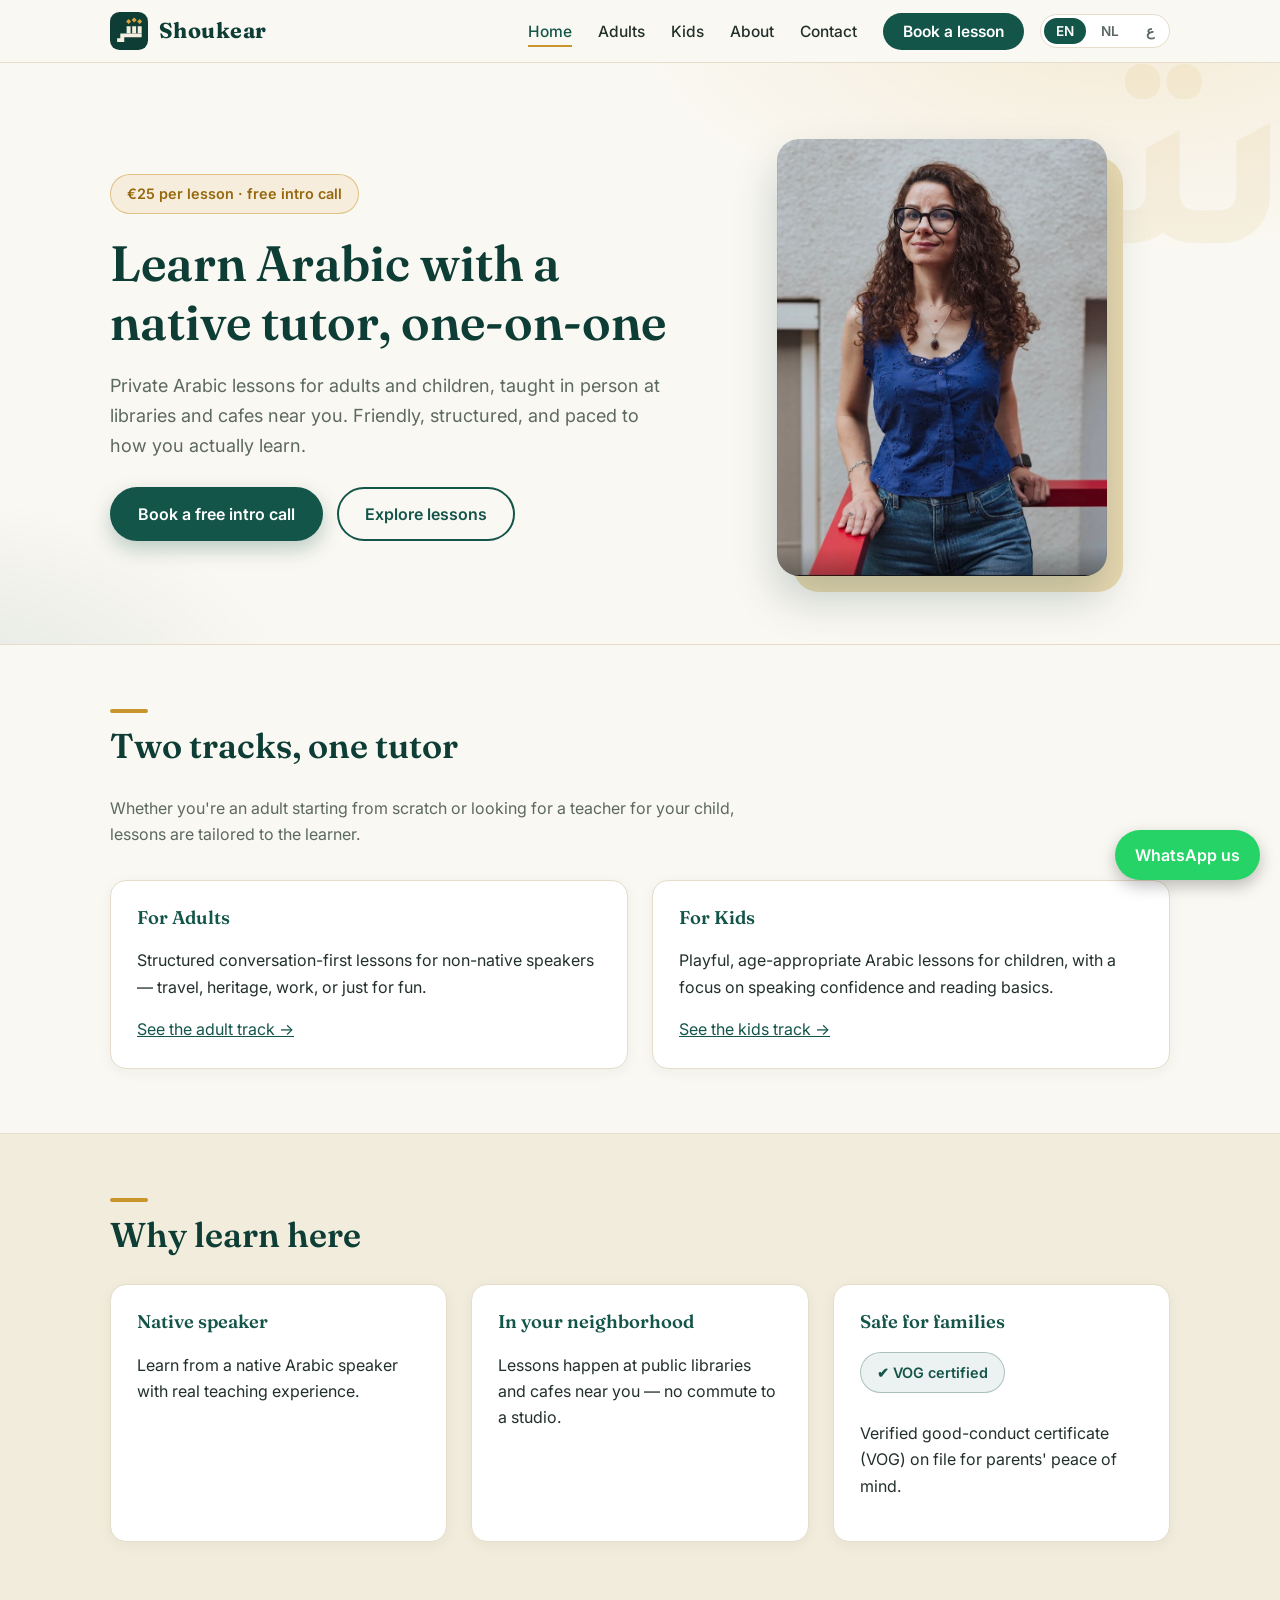
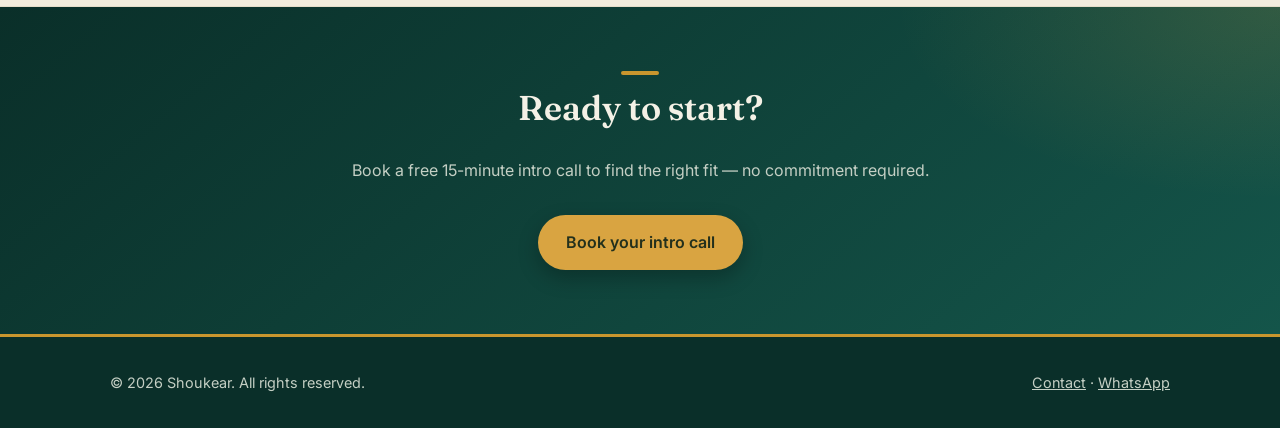
==== commit f29ed61e: "test 11 july" ====
--- a/index.html
+++ b/index.html
@@ -9,26 +9,43 @@
   <link rel="preconnect" href="https://fonts.googleapis.com" />
   <link rel="preconnect" href="https://fonts.gstatic.com" crossorigin />
   <link href="https://fonts.googleapis.com/css2?family=Fraunces:opsz,wght@9..144,600;9..144,700&family=Inter:wght@400;500;600;700&family=Tajawal:wght@400;500;700&display=swap" rel="stylesheet" />
-  <link rel="stylesheet" href="style.css" />
+  <link rel="stylesheet" href="style.css?v=6" />
   <meta property="og:title" content="Shoukear — Learn Arabic in the Netherlands" />
   <meta property="og:description" content="Private Arabic lessons in the Netherlands for adults and kids, €25 per lesson. In-person sessions at libraries and cafes. Book a free intro call." />
   <meta property="og:image" content="https://shoukear.com/nour.jpg" />
   <meta property="og:url" content="https://shoukear.com/" />
   <!-- Cookie-free analytics: add provider script tag here once chosen (e.g. Plausible / Fathom) -->
+  <script type="application/ld+json">
+  {
+    "@context": "https://schema.org",
+    "@type": "LocalBusiness",
+    "name": "Shoukear",
+    "description": "Private Arabic lessons in the Netherlands for adults and kids, taught one-on-one by a native speaker.",
+    "url": "https://shoukear.com/",
+    "image": "https://shoukear.com/nour.jpg",
+    "priceRange": "€25 per lesson",
+    "areaServed": { "@type": "Country", "name": "Netherlands" },
+    "knowsLanguage": ["ar", "nl", "en"]
+  }
+  </script>
 </head>
 <body data-page="home">
   <header class="site-header">
     <nav class="nav">
       <a class="nav__brand" href="index.html">
         <svg class="logo" viewBox="0 0 48 48" aria-hidden="true">
-          <defs>
-            <linearGradient id="lg" x1="0" y1="0" x2="1" y2="1">
-              <stop offset="0" stop-color="#c9762e"/>
-              <stop offset="1" stop-color="#d9a441"/>
-            </linearGradient>
-          </defs>
-          <rect x="2" y="2" width="44" height="44" rx="13" fill="url(#lg)"/>
-          <text x="24" y="32" font-size="23" text-anchor="middle" fill="#fdf7ec" font-family="'Tajawal','Geeza Pro','Arial',sans-serif" font-weight="700">ش</text>
+          <rect width="48" height="48" rx="12" fill="#0d3d35"/>
+          <g fill="#f5efe0">
+            <path d="M13 27 h27 v5 h-22 v6 h-9 v-5 h4 z"/>
+            <rect x="21" y="18" width="5" height="9"/>
+            <rect x="28" y="18" width="5" height="9"/>
+            <rect x="35" y="18" width="5" height="9"/>
+          </g>
+          <g fill="#d9a441">
+            <path d="M23.5 8.8 l3.2 3.2 -3.2 3.2 -3.2 -3.2 z"/>
+            <path d="M30.5 6.8 l3.2 3.2 -3.2 3.2 -3.2 -3.2 z"/>
+            <path d="M37.5 8.8 l3.2 3.2 -3.2 3.2 -3.2 -3.2 z"/>
+          </g>
         </svg>
         <span>Shoukear</span>
       </a>
@@ -42,9 +59,9 @@
           <li><a class="nav__cta" href="contact.html" data-i18n="nav.book">Book a lesson</a></li>
         </ul>
         <div class="lang-switch" role="group" aria-label="Language">
-          <button type="button" data-lang="en"><span class="flag">🇬🇧</span><span class="lang-label">EN</span></button>
-          <button type="button" data-lang="nl"><span class="flag">🇳🇱</span><span class="lang-label">NL</span></button>
-          <button type="button" data-lang="ar"><span class="flag">🇸🇦</span><span class="lang-label">ع</span></button>
+          <button type="button" data-lang="en">EN</button>
+          <button type="button" data-lang="nl">NL</button>
+          <button type="button" data-lang="ar">ع</button>
         </div>
         <button class="nav__toggle" aria-label="Toggle menu" aria-expanded="false">☰</button>
       </div>
@@ -151,7 +168,7 @@
     </div>
   </footer>
 
-  <script src="main.js"></script>
+  <script src="main.js?v=6"></script>
   <script>document.getElementById("year").textContent = new Date().getFullYear();</script>
 </body>
 </html>
--- a/style.css
+++ b/style.css
@@ -1,40 +1,40 @@
 /* Shoukear.com — shared stylesheet
-   Semi light-dark theme: dark espresso header/hero/footer,
-   warm cream content sections, terracotta + gold accents. */
+   Light, clean theme: warm ivory backgrounds, deep emerald primary,
+   gold accents. Logo-derived palette. */
 
 :root {
-  /* dark surfaces */
-  --ink: #211a13;
-  --ink-2: #2b2219;
-  --ink-3: #372c20;
-  --on-dark: #f4ecdf;
-  --on-dark-muted: #cdbba2;
-  --border-dark: rgba(244, 236, 223, 0.14);
-
-  /* light surfaces */
-  --cream: #f7f1e6;
-  --cream-2: #efe6d4;
-  --paper: #fffdf8;
-  --text: #2e2418;
-  --muted: #6f6150;
-  --border: #e3d5bd;
-
-  /* accents */
-  --accent: #c9762e;
-  --accent-strong: #a8541f;
-  --gold: #d9a441;
-  --teal: #2e6f6a;
-  --teal-deep: #1d4d49;
-
-  --radius: 14px;
-  --max-width: 1080px;
+  /* brand */
+  --green: #14554a;
+  --green-deep: #0d3d35;
+  --green-ink: #0a2f29;
+  --gold: #c9962e;
+  --gold-soft: #d9a441;
+  --gold-tint: #ecdbb2;
+
+  /* surfaces */
+  --ivory: #faf8f2;
+  --sand: #f2ecdd;
+  --paper: #ffffff;
+
+  /* text */
+  --text: #22302b;
+  --muted: #5c6862;
+  --on-dark: #f4f1e6;
+  --on-dark-muted: #c4cfc4;
+
+  --border: #e5ddc9;
+  --border-dark: rgba(244, 241, 230, 0.16);
+
+  --radius: 16px;
+  --max-width: 1100px;
   --font-display: "Fraunces", "Georgia", serif;
   --font-body: "Inter", -apple-system, BlinkMacSystemFont, "Segoe UI", Roboto, sans-serif;
+  --font-arabic: "Tajawal", "Geeza Pro", "Segoe UI", sans-serif;
 }
 
 html[lang="ar"] {
-  --font-display: "Tajawal", "Geeza Pro", "Segoe UI", sans-serif;
-  --font-body: "Tajawal", "Geeza Pro", "Segoe UI", sans-serif;
+  --font-display: var(--font-arabic);
+  --font-body: var(--font-arabic);
 }
 
 * {
@@ -49,7 +49,7 @@
   margin: 0;
   font-family: var(--font-body);
   color: var(--text);
-  background: var(--cream);
+  background: var(--ivory);
   line-height: 1.65;
 }
 
@@ -59,7 +59,7 @@
 }
 
 a {
-  color: var(--teal);
+  color: var(--green);
 }
 
 h1, h2, h3 {
@@ -68,6 +68,12 @@
   line-height: 1.2;
 }
 
+:focus-visible {
+  outline: 3px solid var(--gold);
+  outline-offset: 2px;
+  border-radius: 4px;
+}
+
 .container {
   max-width: var(--max-width);
   margin: 0 auto;
@@ -77,8 +83,8 @@
 /* Header / nav */
 
 .site-header {
-  background: var(--ink);
-  border-bottom: 1px solid var(--border-dark);
+  background: var(--ivory);
+  border-bottom: 1px solid var(--border);
   position: sticky;
   top: 0;
   z-index: 20;
@@ -97,18 +103,18 @@
 .nav__brand {
   display: flex;
   align-items: center;
-  gap: 10px;
+  gap: 11px;
   font-family: var(--font-display);
   font-size: 1.35rem;
   font-weight: 700;
-  color: var(--on-dark);
+  color: var(--green-deep);
   text-decoration: none;
   letter-spacing: 0.02em;
 }
 
 .nav__brand .logo {
-  width: 36px;
-  height: 36px;
+  width: 38px;
+  height: 38px;
   flex-shrink: 0;
 }
 
@@ -120,19 +126,19 @@
 
 .nav__toggle {
   display: none;
-  background: none;
-  border: 1px solid var(--border-dark);
-  border-radius: 8px;
+  background: var(--paper);
+  border: 1px solid var(--border);
+  border-radius: 10px;
   font-size: 1.15rem;
-  padding: 5px 10px;
+  padding: 5px 11px;
   cursor: pointer;
-  color: var(--on-dark);
+  color: var(--green-deep);
 }
 
 .nav__links {
   display: flex;
   align-items: center;
-  gap: 22px;
+  gap: 26px;
   list-style: none;
   margin: 0;
   padding: 0;
@@ -140,26 +146,40 @@
 
 .nav__links a {
   text-decoration: none;
-  color: var(--on-dark-muted);
+  color: var(--text);
   font-weight: 500;
-  font-size: 0.95rem;
-}
-
-.nav__links a:hover,
+  font-size: 0.97rem;
+  padding: 4px 0;
+}
+
+.nav__links a:hover {
+  color: var(--green);
+}
+
 .nav__links a[aria-current="page"] {
-  color: var(--gold);
-}
-
-.nav__cta {
-  background: linear-gradient(120deg, var(--accent), var(--gold));
-  color: #fff !important;
-  padding: 8px 18px;
+  color: var(--green);
+  box-shadow: 0 2px 0 0 var(--gold);
+}
+
+.nav__cta,
+.nav__links a.nav__cta {
+  background: var(--green);
+  color: #fff;
+  padding: 9px 20px;
   border-radius: 999px;
   font-weight: 600;
-}
-
-.nav__cta:hover {
-  filter: brightness(1.08);
+  box-shadow: none;
+}
+
+.nav__cta:hover,
+.nav__links a.nav__cta:hover {
+  background: var(--green-deep);
+  color: #fff;
+}
+
+.nav__links a.nav__cta[aria-current="page"] {
+  box-shadow: none;
+  color: #fff;
 }
 
 /* Language switcher */
@@ -167,44 +187,36 @@
 .lang-switch {
   display: flex;
   align-items: center;
-  gap: 4px;
-  background: var(--ink-2);
-  border: 1px solid var(--border-dark);
+  gap: 3px;
+  background: var(--paper);
+  border: 1px solid var(--border);
   border-radius: 999px;
   padding: 3px;
 }
 
 .lang-switch button {
-  display: flex;
-  align-items: center;
-  gap: 5px;
   background: none;
   border: none;
   border-radius: 999px;
-  padding: 4px 10px;
+  padding: 5px 12px;
   cursor: pointer;
-  color: var(--on-dark-muted);
+  color: var(--muted);
   font-family: var(--font-body);
-  font-size: 0.82rem;
+  font-size: 0.85rem;
   font-weight: 600;
-  line-height: 1;
-}
-
-.lang-switch button .flag {
-  font-size: 1rem;
-  line-height: 1;
+  line-height: 1.2;
 }
 
 .lang-switch button:hover {
-  color: var(--on-dark);
+  color: var(--green);
 }
 
 .lang-switch button.is-active {
-  background: linear-gradient(120deg, var(--accent), var(--gold));
-  color: #fff;
-}
-
-@media (max-width: 860px) {
+  background: var(--green);
+  color: #fff;
+}
+
+@media (max-width: 900px) {
   .nav__toggle {
     display: inline-block;
   }
@@ -214,20 +226,17 @@
   }
   .nav__brand {
     font-size: 1.1rem;
-    gap: 7px;
+    gap: 8px;
   }
   .nav__brand .logo {
-    width: 30px;
-    height: 30px;
+    width: 32px;
+    height: 32px;
   }
   .nav__right {
     gap: 8px;
   }
   .lang-switch button {
-    padding: 5px 8px;
-  }
-  .lang-switch .lang-label {
-    display: none;
+    padding: 5px 9px;
   }
   .nav__links {
     display: none;
@@ -235,30 +244,78 @@
     top: 100%;
     left: 0;
     right: 0;
-    background: var(--ink);
-    border-bottom: 1px solid var(--border-dark);
+    background: var(--paper);
+    border-bottom: 1px solid var(--border);
+    box-shadow: 0 18px 30px rgba(34, 48, 43, 0.12);
     flex-direction: column;
-    align-items: flex-start;
-    padding: 16px 20px;
-    gap: 14px;
+    align-items: stretch;
+    padding: 10px 20px 18px;
+    gap: 0;
   }
   .nav__links.is-open {
     display: flex;
   }
-}
-
-/* Hero (dark) */
+  .nav__links li {
+    border-bottom: 1px solid var(--sand);
+  }
+  .nav__links li:last-child {
+    border-bottom: none;
+    padding-top: 12px;
+  }
+  .nav__links a {
+    display: block;
+    padding: 13px 2px;
+    font-size: 1.05rem;
+  }
+  .nav__links a[aria-current="page"] {
+    box-shadow: inset 4px 0 0 0 var(--gold);
+    padding-left: 12px;
+  }
+  html[dir="rtl"] .nav__links a[aria-current="page"] {
+    box-shadow: inset -4px 0 0 0 var(--gold);
+    padding-left: 2px;
+    padding-right: 12px;
+  }
+  .nav__links a.nav__cta {
+    text-align: center;
+  }
+}
+
+/* Hero (light) */
 
 .hero {
+  position: relative;
+  overflow: hidden;
   background:
-    radial-gradient(700px 340px at 85% 0%, rgba(217, 164, 65, 0.14), transparent 65%),
-    radial-gradient(600px 320px at 0% 100%, rgba(201, 118, 46, 0.12), transparent 60%),
-    var(--ink);
-  color: var(--on-dark);
-  padding: 72px 0 64px;
+    radial-gradient(760px 380px at 88% -10%, rgba(217, 164, 65, 0.16), transparent 65%),
+    radial-gradient(600px 340px at -5% 110%, rgba(20, 85, 74, 0.10), transparent 60%),
+    var(--ivory);
+  padding: 76px 0 68px;
+  border-bottom: 1px solid var(--border);
+}
+
+.hero::after {
+  content: "ش";
+  position: absolute;
+  top: 6px;
+  right: -14px;
+  font-family: var(--font-arabic);
+  font-weight: 700;
+  font-size: 270px;
+  line-height: 1;
+  color: rgba(201, 150, 46, 0.09);
+  pointer-events: none;
+  user-select: none;
+}
+
+html[dir="rtl"] .hero::after {
+  right: auto;
+  left: -30px;
 }
 
 .hero__inner {
+  position: relative;
+  z-index: 1;
   max-width: var(--max-width);
   margin: 0 auto;
   padding: 0 20px;
@@ -276,17 +333,22 @@
   .hero__inner {
     grid-template-columns: 1fr;
   }
+  .hero::after {
+    font-size: 260px;
+    top: auto;
+    bottom: -60px;
+  }
 }
 
 .hero h1 {
-  font-size: clamp(2.1rem, 4.5vw, 3rem);
+  font-size: clamp(2.1rem, 4.5vw, 3.1rem);
   margin: 0 0 18px;
-  color: var(--on-dark);
+  color: var(--green-deep);
 }
 
 .hero p.lead {
-  font-size: 1.12rem;
-  color: var(--on-dark-muted);
+  font-size: 1.13rem;
+  color: var(--muted);
   margin-bottom: 26px;
   max-width: 34em;
 }
@@ -295,14 +357,14 @@
   display: inline-flex;
   align-items: center;
   gap: 8px;
-  border: 1px solid rgba(217, 164, 65, 0.55);
-  color: var(--gold);
+  border: 1px solid rgba(201, 150, 46, 0.5);
+  color: #96690f;
   border-radius: 999px;
   padding: 7px 16px;
   font-size: 0.9rem;
   font-weight: 600;
   margin-bottom: 20px;
-  background: rgba(217, 164, 65, 0.08);
+  background: rgba(217, 164, 65, 0.12);
 }
 
 .hero__photo {
@@ -315,11 +377,14 @@
 .hero__photo::before {
   content: "";
   position: absolute;
-  inset: -10px;
-  background: linear-gradient(140deg, var(--accent), var(--gold) 55%, var(--teal));
-  border-radius: 28px;
-  opacity: 0.85;
+  inset: 18px -16px -16px 16px;
+  background: var(--gold-tint);
+  border-radius: 26px;
   z-index: 0;
+}
+
+html[dir="rtl"] .hero__photo::before {
+  inset: 18px 16px -16px -16px;
 }
 
 .hero__photo img {
@@ -328,7 +393,7 @@
   width: 100%;
   height: auto;
   border-radius: 22px;
-  box-shadow: 0 22px 50px rgba(0, 0, 0, 0.45);
+  box-shadow: 0 22px 44px rgba(13, 61, 53, 0.22);
 }
 
 @media (max-width: 800px) {
@@ -352,36 +417,45 @@
 }
 
 .btn--primary {
-  background: linear-gradient(120deg, var(--accent), var(--gold));
-  color: #fff;
-  box-shadow: 0 8px 22px rgba(201, 118, 46, 0.35);
+  background: var(--green);
+  color: #fff;
+  box-shadow: 0 8px 20px rgba(20, 85, 74, 0.28);
 }
 
 .btn--primary:hover {
-  filter: brightness(1.08);
+  background: var(--green-deep);
 }
 
 .btn--secondary {
   background: transparent;
-  border-color: var(--teal);
-  color: var(--teal);
+  border-color: var(--green);
+  color: var(--green);
 }
 
 .btn--secondary:hover {
-  background: var(--teal);
-  color: #fff;
-}
-
-.hero .btn--secondary,
+  background: var(--green);
+  color: #fff;
+}
+
+.band .btn--primary {
+  background: var(--gold-soft);
+  color: #23301c;
+  box-shadow: 0 8px 20px rgba(0, 0, 0, 0.25);
+}
+
+.band .btn--primary:hover {
+  background: var(--gold-tint);
+  color: #23301c;
+}
+
 .band .btn--secondary {
   border-color: var(--on-dark-muted);
   color: var(--on-dark);
 }
 
-.hero .btn--secondary:hover,
 .band .btn--secondary:hover {
   background: var(--on-dark);
-  color: var(--ink);
+  color: var(--green-ink);
 }
 
 .btn--whatsapp {
@@ -402,17 +476,19 @@
 /* Sections */
 
 section {
-  padding: 60px 0;
+  padding: 64px 0;
 }
 
 section.alt {
-  background: var(--cream-2);
+  background: var(--sand);
+  border-top: 1px solid var(--border);
+  border-bottom: 1px solid var(--border);
 }
 
 section.band {
   background:
-    radial-gradient(600px 300px at 100% 0%, rgba(217, 164, 65, 0.12), transparent 60%),
-    linear-gradient(140deg, var(--teal-deep), var(--teal));
+    radial-gradient(640px 320px at 100% 0%, rgba(217, 164, 65, 0.16), transparent 60%),
+    linear-gradient(140deg, var(--green-ink), var(--green));
   color: var(--on-dark);
 }
 
@@ -425,13 +501,38 @@
 }
 
 h2 {
-  font-size: clamp(1.6rem, 3vw, 2.1rem);
-  color: var(--accent-strong);
+  font-size: clamp(1.6rem, 3vw, 2.15rem);
+  color: var(--green-deep);
   margin-top: 0;
+  position: relative;
+  padding-top: 16px;
+}
+
+h2::before {
+  content: "";
+  position: absolute;
+  top: 0;
+  left: 0;
+  width: 38px;
+  height: 4px;
+  border-radius: 2px;
+  background: var(--gold);
+}
+
+html[dir="rtl"] h2::before {
+  left: auto;
+  right: 0;
+}
+
+section[style*="text-align:center"] h2::before,
+.band .container[style*="text-align:center"] h2::before {
+  left: 50%;
+  transform: translateX(-50%);
+  right: auto;
 }
 
 h3 {
-  color: var(--teal);
+  color: var(--green);
   font-size: 1.15rem;
 }
 
@@ -454,7 +555,13 @@
   border: 1px solid var(--border);
   border-radius: var(--radius);
   padding: 26px;
-  box-shadow: 0 3px 14px rgba(46, 36, 24, 0.05);
+  box-shadow: 0 3px 14px rgba(34, 48, 43, 0.05);
+  transition: transform 0.18s ease, box-shadow 0.18s ease;
+}
+
+.card:hover {
+  transform: translateY(-3px);
+  box-shadow: 0 12px 26px rgba(34, 48, 43, 0.10);
 }
 
 .card h3 {
@@ -467,12 +574,12 @@
   display: inline-flex;
   align-items: center;
   gap: 8px;
-  background: rgba(46, 111, 106, 0.08);
-  border: 1px solid rgba(46, 111, 106, 0.3);
+  background: rgba(20, 85, 74, 0.08);
+  border: 1px solid rgba(20, 85, 74, 0.3);
   border-radius: 999px;
   padding: 8px 16px;
   font-size: 0.9rem;
-  color: var(--teal);
+  color: var(--green);
   font-weight: 600;
 }
 
@@ -490,12 +597,27 @@
   }
 }
 
-/* Footer (dark) */
+.cal-wrap {
+  margin-top: 28px;
+  background: var(--paper);
+  border: 1px solid var(--border);
+  border-radius: var(--radius);
+  padding: 12px;
+  min-height: 560px;
+  box-shadow: 0 3px 14px rgba(34, 48, 43, 0.05);
+}
+
+#cal-embed {
+  width: 100%;
+  min-height: 540px;
+}
+
+/* Footer (dark green) */
 
 .site-footer {
-  background: var(--ink);
+  background: var(--green-ink);
   color: var(--on-dark-muted);
-  border-top: 1px solid var(--border-dark);
+  border-top: 3px solid var(--gold);
   padding: 34px 0;
   font-size: 0.9rem;
 }
@@ -513,7 +635,7 @@
 }
 
 .site-footer a:hover {
-  color: var(--gold);
+  color: var(--gold-soft);
 }
 
 /* WhatsApp floating button */
